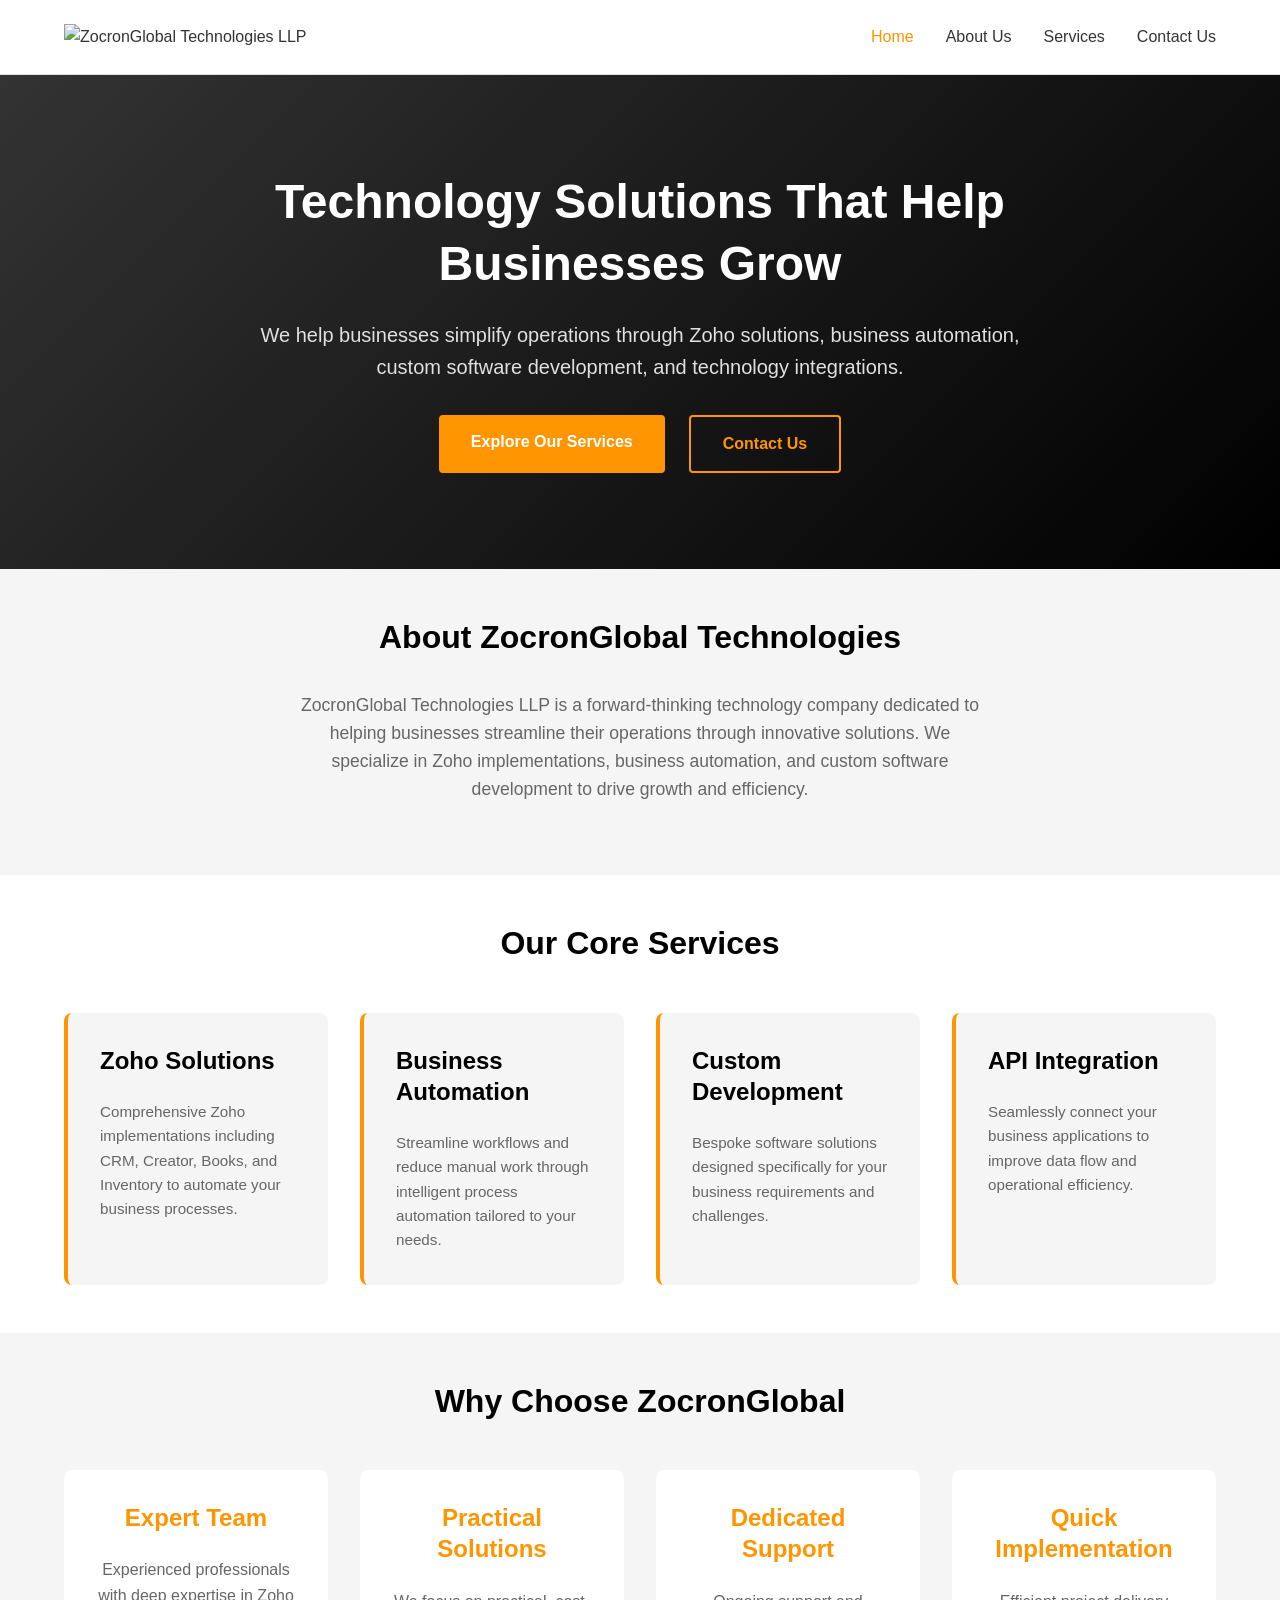
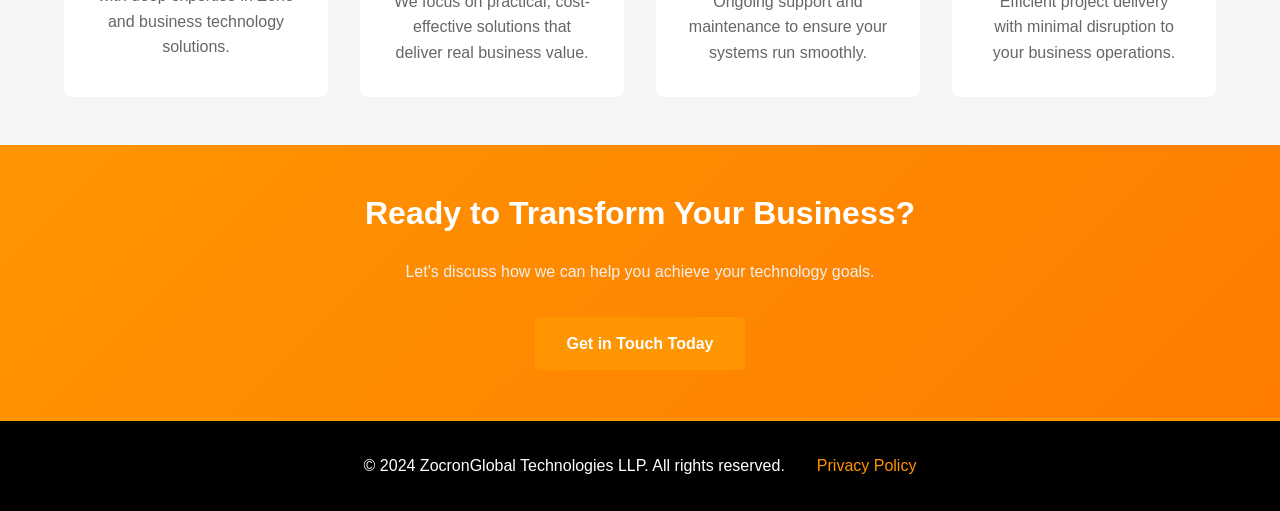
==== index.html @ 41ef69c7 "Add complete website structure with all pages and styling" ====
<!DOCTYPE html>
<html lang="en">
<head>
    <meta charset="UTF-8">
    <meta name="viewport" content="width=device-width, initial-scale=1.0">
    <title>ZocronGlobal Technologies LLP - Technology Solutions</title>
    <link rel="stylesheet" href="css/style.css">
</head>
<body>
    <!-- Header Navigation -->
    <header class="header">
        <div class="container">
            <div class="nav-wrapper">
                <div class="logo">
                    <img src="images/logo.png" alt="ZocronGlobal Technologies LLP">
                </div>
                <nav class="nav">
                    <a href="index.html" class="nav-link active">Home</a>
                    <a href="about.html" class="nav-link">About Us</a>
                    <a href="services.html" class="nav-link">Services</a>
                    <a href="contact.html" class="nav-link">Contact Us</a>
                </nav>
            </div>
        </div>
    </header>

    <!-- Hero Section -->
    <section class="hero">
        <div class="container">
            <div class="hero-content">
                <h1 class="hero-headline">Technology Solutions That Help Businesses Grow</h1>
                <p class="hero-subheadline">We help businesses simplify operations through Zoho solutions, business automation, custom software development, and technology integrations.</p>
                <div class="hero-buttons">
                    <a href="services.html" class="btn btn-primary">Explore Our Services</a>
                    <a href="contact.html" class="btn btn-secondary">Contact Us</a>
                </div>
            </div>
        </div>
    </section>

    <!-- Company Introduction -->
    <section class="intro">
        <div class="container">
            <h2>About ZocronGlobal Technologies</h2>
            <p>ZocronGlobal Technologies LLP is a forward-thinking technology company dedicated to helping businesses streamline their operations through innovative solutions. We specialize in Zoho implementations, business automation, and custom software development to drive growth and efficiency.</p>
        </div>
    </section>

    <!-- Services Overview -->
    <section class="services-overview">
        <div class="container">
            <h2>Our Core Services</h2>
            <div class="services-grid">
                <div class="service-card">
                    <h3>Zoho Solutions</h3>
                    <p>Comprehensive Zoho implementations including CRM, Creator, Books, and Inventory to automate your business processes.</p>
                </div>
                <div class="service-card">
                    <h3>Business Automation</h3>
                    <p>Streamline workflows and reduce manual work through intelligent process automation tailored to your needs.</p>
                </div>
                <div class="service-card">
                    <h3>Custom Development</h3>
                    <p>Bespoke software solutions designed specifically for your business requirements and challenges.</p>
                </div>
                <div class="service-card">
                    <h3>API Integration</h3>
                    <p>Seamlessly connect your business applications to improve data flow and operational efficiency.</p>
                </div>
            </div>
        </div>
    </section>

    <!-- Why Choose Us -->
    <section class="why-us">
        <div class="container">
            <h2>Why Choose ZocronGlobal</h2>
            <div class="features-grid">
                <div class="feature">
                    <h3>Expert Team</h3>
                    <p>Experienced professionals with deep expertise in Zoho and business technology solutions.</p>
                </div>
                <div class="feature">
                    <h3>Practical Solutions</h3>
                    <p>We focus on practical, cost-effective solutions that deliver real business value.</p>
                </div>
                <div class="feature">
                    <h3>Dedicated Support</h3>
                    <p>Ongoing support and maintenance to ensure your systems run smoothly.</p>
                </div>
                <div class="feature">
                    <h3>Quick Implementation</h3>
                    <p>Efficient project delivery with minimal disruption to your business operations.</p>
                </div>
            </div>
        </div>
    </section>

    <!-- Call to Action -->
    <section class="cta">
        <div class="container">
            <h2>Ready to Transform Your Business?</h2>
            <p>Let's discuss how we can help you achieve your technology goals.</p>
            <a href="contact.html" class="btn btn-primary">Get in Touch Today</a>
        </div>
    </section>

    <!-- Footer -->
    <footer class="footer">
        <div class="container">
            <div class="footer-content">
                <p>&copy; 2024 ZocronGlobal Technologies LLP. All rights reserved.</p>
                <a href="privacy.html">Privacy Policy</a>
            </div>
        </div>
    </footer>
</body>
</html>
---- css/style.css ----
/* ===========================
   Global Styles
   =========================== */

* {
    margin: 0;
    padding: 0;
    box-sizing: border-box;
}

:root {
    --color-black: #000000;
    --color-white: #ffffff;
    --color-orange: #ff9500;
    --color-light-gray: #f5f5f5;
    --color-medium-gray: #666666;
    --color-dark-gray: #333333;
    --font-primary: 'Segoe UI', Tahoma, Geneva, Verdana, sans-serif;
    --spacing-xs: 0.5rem;
    --spacing-sm: 1rem;
    --spacing-md: 1.5rem;
    --spacing-lg: 2rem;
    --spacing-xl: 3rem;
}

html {
    scroll-behavior: smooth;
}

body {
    font-family: var(--font-primary);
    line-height: 1.6;
    color: var(--color-dark-gray);
    background-color: var(--color-white);
}

.container {
    max-width: 1200px;
    margin: 0 auto;
    padding: 0 var(--spacing-md);
}

/* ===========================
   Typography
   =========================== */

h1, h2, h3, h4, h5, h6 {
    font-weight: 600;
    line-height: 1.3;
    margin-bottom: var(--spacing-md);
    color: var(--color-black);
}

h1 {
    font-size: 2.5rem;
}

h2 {
    font-size: 2rem;
}

h3 {
    font-size: 1.5rem;
}

h4 {
    font-size: 1.25rem;
}

p {
    margin-bottom: var(--spacing-md);
    color: var(--color-medium-gray);
    font-size: 1rem;
}

a {
    color: var(--color-orange);
    text-decoration: none;
    transition: color 0.3s ease;
}

a:hover {
    color: var(--color-black);
}

ul, ol {
    margin-left: 1.5rem;
    margin-bottom: var(--spacing-md);
}

li {
    margin-bottom: 0.5rem;
    color: var(--color-medium-gray);
}

/* ===========================
   Buttons
   =========================== */

.btn {
    display: inline-block;
    padding: 0.875rem 2rem;
    border-radius: 4px;
    font-weight: 600;
    text-decoration: none;
    transition: all 0.3s ease;
    cursor: pointer;
    border: none;
    font-size: 1rem;
}

.btn-primary {
    background-color: var(--color-orange);
    color: var(--color-white);
}

.btn-primary:hover {
    background-color: var(--color-black);
    color: var(--color-white);
}

.btn-secondary {
    background-color: transparent;
    color: var(--color-orange);
    border: 2px solid var(--color-orange);
}

.btn-secondary:hover {
    background-color: var(--color-orange);
    color: var(--color-white);
    border-color: var(--color-orange);
}

/* ===========================
   Header & Navigation
   =========================== */

.header {
    background-color: var(--color-white);
    border-bottom: 1px solid #e0e0e0;
    position: sticky;
    top: 0;
    z-index: 100;
    padding: var(--spacing-md) 0;
}

.nav-wrapper {
    display: flex;
    justify-content: space-between;
    align-items: center;
}

.logo img {
    height: 50px;
    width: auto;
    transition: transform 0.3s ease;
}

.logo img:hover {
    transform: scale(1.05);
}

.nav {
    display: flex;
    gap: var(--spacing-lg);
    align-items: center;
}

.nav-link {
    color: var(--color-dark-gray);
    font-weight: 500;
    transition: color 0.3s ease;
    text-decoration: none;
}

.nav-link:hover,
.nav-link.active {
    color: var(--color-orange);
}

/* ===========================
   Hero Section
   =========================== */

.hero {
    background: linear-gradient(135deg, var(--color-dark-gray) 0%, var(--color-black) 100%);
    color: var(--color-white);
    padding: 6rem var(--spacing-md);
    text-align: center;
}

.hero-content {
    max-width: 800px;
    margin: 0 auto;
}

.hero-headline {
    font-size: 3rem;
    margin-bottom: var(--spacing-md);
    color: var(--color-white);
}

.hero-subheadline {
    font-size: 1.25rem;
    margin-bottom: var(--spacing-lg);
    color: #e0e0e0;
}

.hero-buttons {
    display: flex;
    gap: var(--spacing-md);
    justify-content: center;
    flex-wrap: wrap;
}

/* ===========================
   Page Header
   =========================== */

.page-header {
    background: linear-gradient(135deg, var(--color-dark-gray) 0%, var(--color-black) 100%);
    color: var(--color-white);
    padding: 4rem var(--spacing-md);
    text-align: center;
}

.page-header h1 {
    color: var(--color-white);
    margin-bottom: var(--spacing-md);
}

.page-header p {
    font-size: 1.1rem;
    color: #e0e0e0;
}

/* ===========================
   Sections
   =========================== */

.intro {
    padding: var(--spacing-xl) var(--spacing-md);
    background-color: var(--color-light-gray);
    text-align: center;
}

.intro h2 {
    margin-bottom: var(--spacing-lg);
}

.intro p {
    max-width: 700px;
    margin: 0 auto var(--spacing-md);
    font-size: 1.1rem;
}

/* ===========================
   Services Overview
   =========================== */

.services-overview {
    padding: var(--spacing-xl) var(--spacing-md);
}

.services-overview h2 {
    text-align: center;
    margin-bottom: var(--spacing-xl);
}

.services-grid {
    display: grid;
    grid-template-columns: repeat(auto-fit, minmax(250px, 1fr));
    gap: var(--spacing-lg);
}

.service-card {
    background-color: var(--color-light-gray);
    padding: var(--spacing-lg);
    border-radius: 8px;
    border-left: 4px solid var(--color-orange);
    transition: all 0.3s ease;
}

.service-card:hover {
    transform: translateY(-5px);
    box-shadow: 0 5px 15px rgba(0, 0, 0, 0.1);
}

.service-card h3 {
    margin-bottom: var(--spacing-md);
    color: var(--color-black);
}

.service-card p {
    margin-bottom: 0;
    font-size: 0.95rem;
}

/* ===========================
   Why Choose Us
   =========================== */

.why-us {
    padding: var(--spacing-xl) var(--spacing-md);
    background-color: var(--color-light-gray);
}

.why-us h2 {
    text-align: center;
    margin-bottom: var(--spacing-xl);
}

.features-grid {
    display: grid;
    grid-template-columns: repeat(auto-fit, minmax(250px, 1fr));
    gap: var(--spacing-lg);
}

.feature {
    background-color: var(--color-white);
    padding: var(--spacing-lg);
    border-radius: 8px;
    text-align: center;
    transition: all 0.3s ease;
}

.feature:hover {
    box-shadow: 0 5px 15px rgba(0, 0, 0, 0.1);
}

.feature h3 {
    color: var(--color-orange);
    margin-bottom: var(--spacing-md);
}

.feature p {
    margin-bottom: 0;
}

/* ===========================
   Services Section (Full Page)
   =========================== */

.services-section {
    padding: var(--spacing-xl) var(--spacing-md);
}

.services-list {
    display: grid;
    grid-template-columns: repeat(auto-fit, minmax(300px, 1fr));
    gap: var(--spacing-lg);
}

.service-item {
    background-color: var(--color-light-gray);
    padding: var(--spacing-lg);
    border-radius: 8px;
    transition: all 0.3s ease;
}

.service-item:hover {
    background-color: #eeeeee;
    box-shadow: 0 5px 15px rgba(0, 0, 0, 0.1);
}

.service-item h3 {
    color: var(--color-black);
    margin-bottom: var(--spacing-md);
    border-bottom: 2px solid var(--color-orange);
    padding-bottom: var(--spacing-md);
}

.service-item p {
    margin-bottom: 0;
}

/* ===========================
   Call to Action
   =========================== */

.cta {
    background: linear-gradient(135deg, var(--color-orange) 0%, #ff7c00 100%);
    color: var(--color-white);
    padding: var(--spacing-xl) var(--spacing-md);
    text-align: center;
}

.cta h2 {
    color: var(--color-white);
    margin-bottom: var(--spacing-md);
}

.cta p {
    color: #f0f0f0;
    margin-bottom: var(--spacing-lg);
}

/* ===========================
   About Page
   =========================== */

.about-content {
    padding: var(--spacing-xl) var(--spacing-md);
    max-width: 900px;
    margin: 0 auto;
}

.about-section {
    margin-bottom: var(--spacing-xl);
}

.about-section h2 {
    color: var(--color-black);
    margin-bottom: var(--spacing-md);
    border-bottom: 3px solid var(--color-orange);
    padding-bottom: var(--spacing-md);
}

.about-list {
    list-style: none;
    margin-left: 0;
}

.about-list li {
    padding: 0.5rem 0;
    padding-left: 1.5rem;
    position: relative;
}

.about-list li:before {
    content: "▸";
    color: var(--color-orange);
    position: absolute;
    left: 0;
}

.why-list {
    display: grid;
    grid-template-columns: repeat(auto-fit, minmax(200px, 1fr));
    gap: var(--spacing-lg);
    margin-top: var(--spacing-lg);
}

.why-item {
    background-color: var(--color-light-gray);
    padding: var(--spacing-lg);
    border-radius: 8px;
}

.why-item h3 {
    color: var(--color-orange);
}

.why-item p {
    margin-bottom: 0;
}

/* ===========================
   Contact Section
   =========================== */

.contact-section {
    padding: var(--spacing-xl) var(--spacing-md);
}

.contact-wrapper {
    display: grid;
    grid-template-columns: 1fr 1fr;
    gap: var(--spacing-xl);
    max-width: 1000px;
    margin: 0 auto;
}

.contact-info h2 {
    margin-bottom: var(--spacing-lg);
}

.info-item {
    margin-bottom: var(--spacing-lg);
}

.info-item h4 {
    color: var(--color-orange);
    margin-bottom: var(--spacing-sm);
}

.info-item p {
    margin-bottom: 0;
    color: var(--color-medium-gray);
}

/* ===========================
   Contact Form
   =========================== */

.contact-form-wrapper {
    background-color: var(--color-light-gray);
    padding: var(--spacing-lg);
    border-radius: 8px;
}

.contact-form {
    display: flex;
    flex-direction: column;
    gap: var(--spacing-md);
}

.form-group {
    display: flex;
    flex-direction: column;
}

.form-group label {
    font-weight: 600;
    margin-bottom: var(--spacing-sm);
    color: var(--color-black);
}

.form-group input,
.form-group textarea {
    padding: 0.75rem;
    border: 1px solid #ddd;
    border-radius: 4px;
    font-family: var(--font-primary);
    font-size: 1rem;
    transition: border-color 0.3s ease;
}

.form-group input:focus,
.form-group textarea:focus {
    outline: none;
    border-color: var(--color-orange);
    box-shadow: 0 0 5px rgba(255, 149, 0, 0.3);
}

.form-group textarea {
    resize: vertical;
}

.contact-form .btn {
    margin-top: var(--spacing-md);
}

/* ===========================
   Privacy Content
   =========================== */

.privacy-content {
    padding: var(--spacing-xl) var(--spacing-md);
    max-width: 900px;
    margin: 0 auto;
}

.policy-section {
    margin-bottom: var(--spacing-xl);
}

.policy-section h2 {
    color: var(--color-black);
    margin-bottom: var(--spacing-md);
    border-bottom: 3px solid var(--color-orange);
    padding-bottom: var(--spacing-md);
}

.policy-section ul {
    list-style: none;
    margin-left: 0;
}

.policy-section li {
    padding: 0.5rem 0;
    padding-left: 1.5rem;
    position: relative;
}

.policy-section li:before {
    content: "•";
    color: var(--color-orange);
    position: absolute;
    left: 0;
    font-weight: bold;
}

/* ===========================
   Footer
   =========================== */

.footer {
    background-color: var(--color-black);
    color: var(--color-white);
    padding: var(--spacing-lg) var(--spacing-md);
    text-align: center;
    border-top: 3px solid var(--color-orange);
}

.footer-content {
    max-width: 1200px;
    margin: 0 auto;
    display: flex;
    justify-content: center;
    gap: var(--spacing-lg);
    flex-wrap: wrap;
    align-items: center;
}

.footer-content p {
    margin-bottom: 0;
    color: var(--color-white);
}

.footer-content a {
    color: var(--color-orange);
    text-decoration: none;
    transition: color 0.3s ease;
}

.footer-content a:hover {
    color: var(--color-white);
}

/* ===========================
   Responsive Design
   =========================== */

/* Tablet */
@media (max-width: 768px) {
    h1 {
        font-size: 2rem;
    }

    h2 {
        font-size: 1.5rem;
    }

    h3 {
        font-size: 1.25rem;
    }

    .hero-headline {
        font-size: 2rem;
    }

    .hero-subheadline {
        font-size: 1rem;
    }

    .hero {
        padding: 4rem var(--spacing-md);
    }

    .nav {
        gap: var(--spacing-md);
    }

    .nav-link {
        font-size: 0.9rem;
    }

    .hero-buttons {
        flex-direction: column;
        gap: var(--spacing-md);
    }

    .hero-buttons .btn {
        width: 100%;
    }

    .contact-wrapper {
        grid-template-columns: 1fr;
    }

    .services-grid,
    .features-grid,
    .services-list,
    .why-list {
        grid-template-columns: 1fr;
    }

    .footer-content {
        flex-direction: column;
        gap: var(--spacing-md);
    }
}

/* Mobile */
@media (max-width: 480px) {
    .container {
        padding: 0 var(--spacing-sm);
    }

    h1 {
        font-size: 1.5rem;
    }

    h2 {
        font-size: 1.25rem;
    }

    h3 {
        font-size: 1rem;
    }

    .hero-headline {
        font-size: 1.5rem;
    }

    .hero-subheadline {
        font-size: 0.95rem;
    }

    .hero {
        padding: 3rem var(--spacing-sm);
    }

    .nav-wrapper {
        flex-direction: column;
        gap: var(--spacing-md);
    }

    .nav {
        gap: var(--spacing-md);
        flex-wrap: wrap;
        justify-content: center;
    }

    .logo img {
        height: 40px;
    }

    .page-header {
        padding: 2rem var(--spacing-sm);
    }

    .page-header h1 {
        font-size: 1.5rem;
    }

    .intro,
    .services-overview,
    .why-us,
    .services-section,
    .contact-section {
        padding: var(--spacing-lg) var(--spacing-sm);
    }

    .cta {
        padding: var(--spacing-lg) var(--spacing-sm);
    }

    .btn {
        padding: 0.75rem 1.5rem;
        font-size: 0.9rem;
    }

    .about-content,
    .privacy-content {
        padding: var(--spacing-lg) var(--spacing-sm);
    }

    .policy-section h2,
    .about-section h2 {
        font-size: 1.1rem;
    }
}
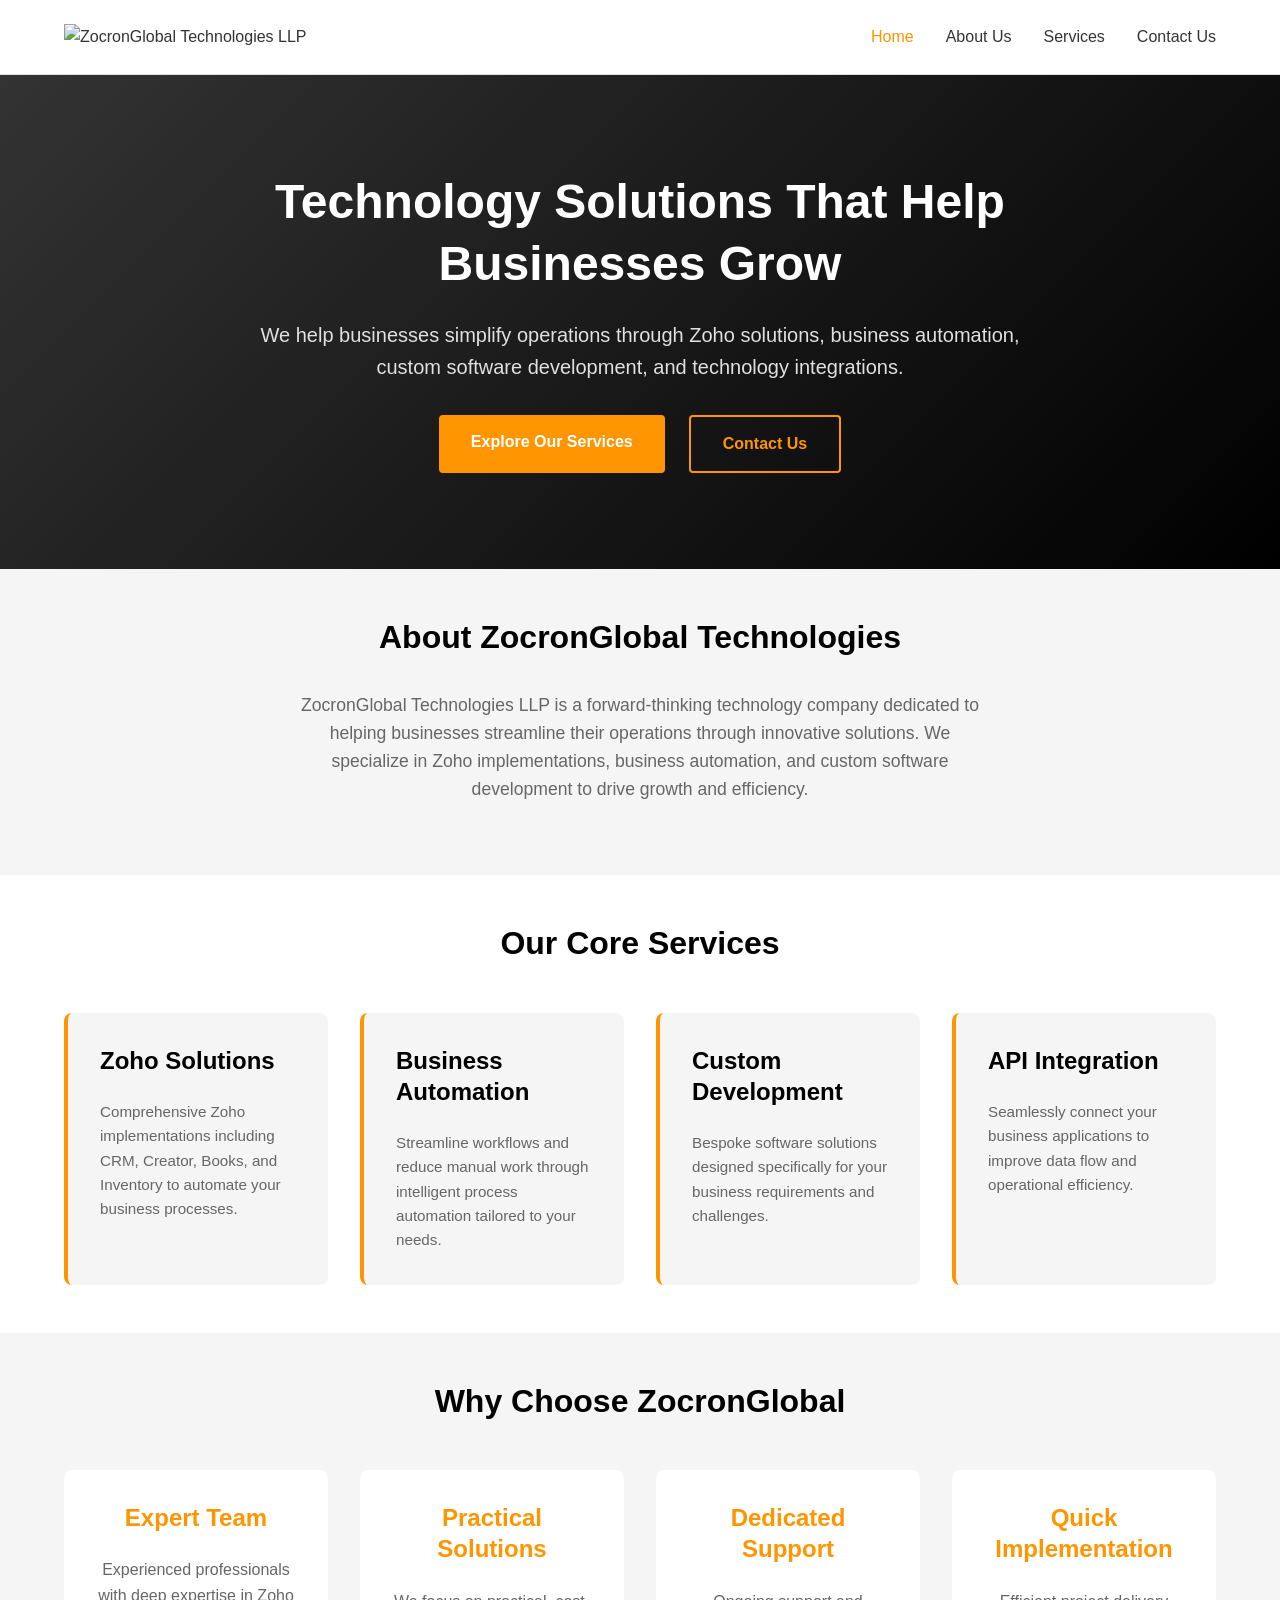
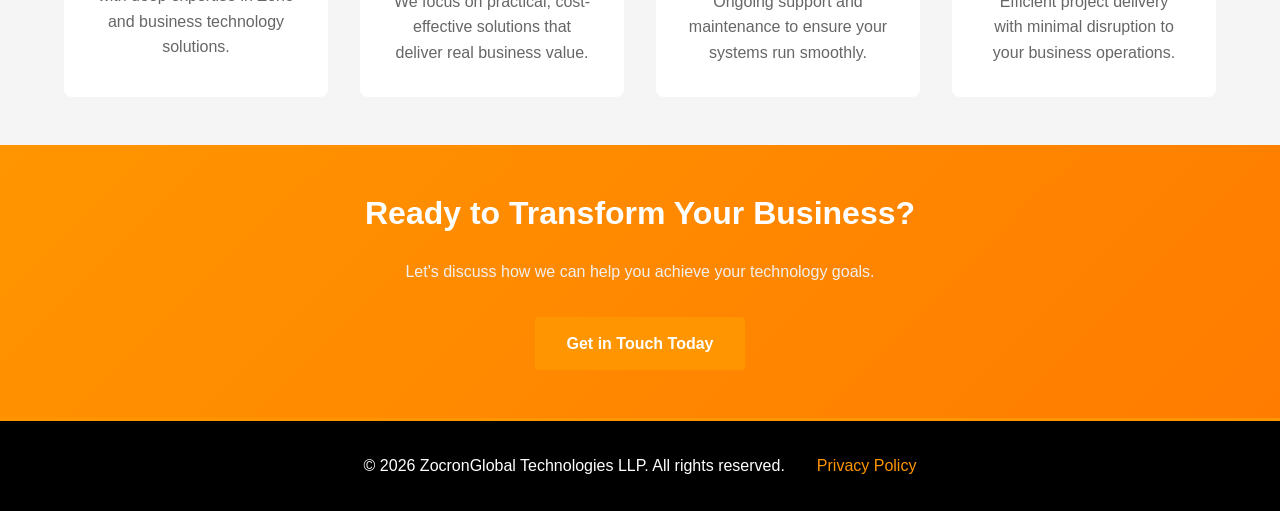
==== commit 2b548528: "Update copyright year in footer to 2026" ====
--- a/index.html
+++ b/index.html
@@ -109,10 +109,10 @@
     <footer class="footer">
         <div class="container">
             <div class="footer-content">
-                <p>&copy; 2024 ZocronGlobal Technologies LLP. All rights reserved.</p>
+                <p>&copy; 2026 ZocronGlobal Technologies LLP. All rights reserved.</p>
                 <a href="privacy.html">Privacy Policy</a>
             </div>
         </div>
     </footer>
 </body>
-</html>+</html>
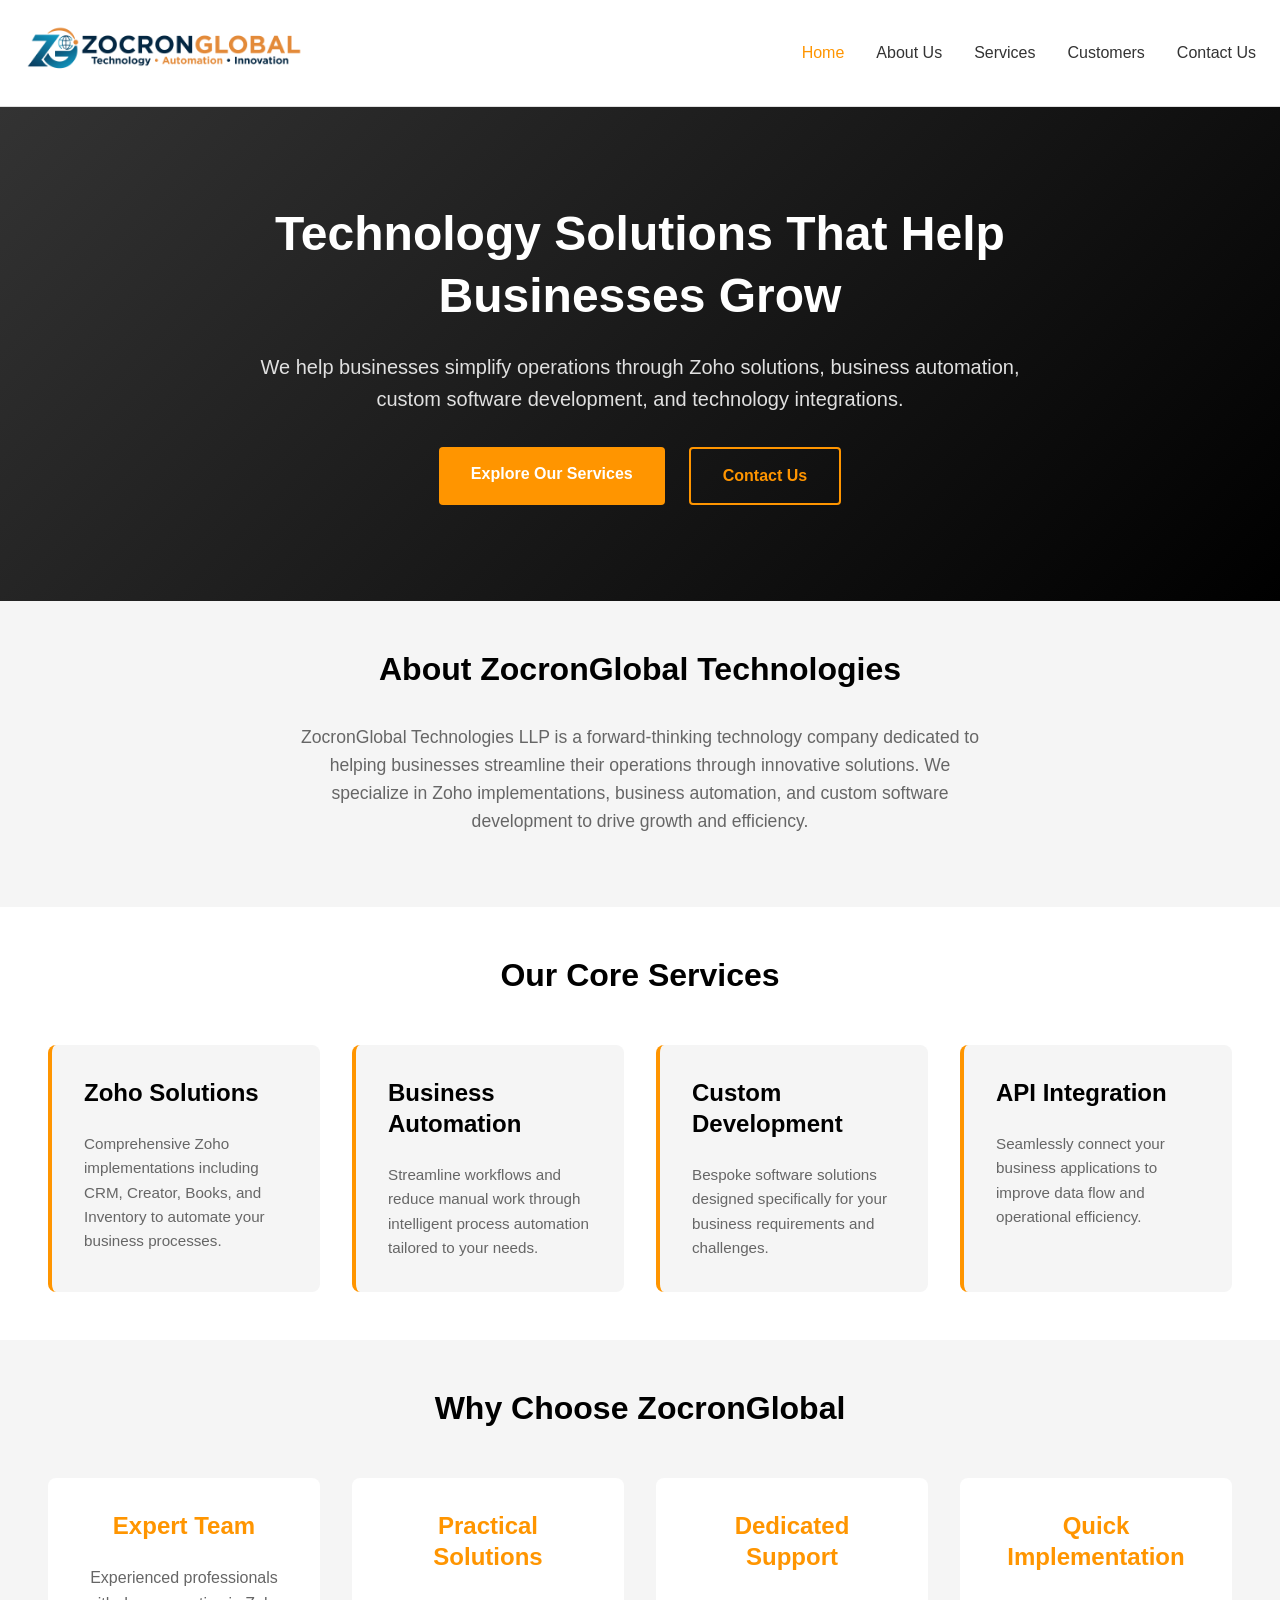
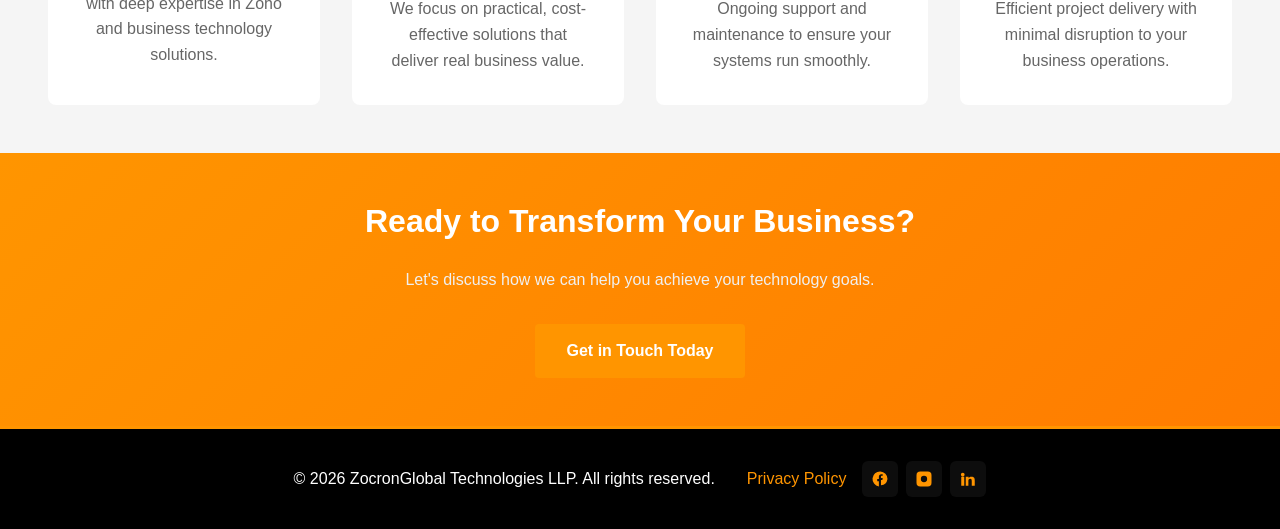
==== commit 5d44df97: "Add Customers page and update navigation links; enhance footer with social media icons" ====
--- a/index.html
+++ b/index.html
@@ -18,6 +18,7 @@
                     <a href="index.html" class="nav-link active">Home</a>
                     <a href="about.html" class="nav-link">About Us</a>
                     <a href="services.html" class="nav-link">Services</a>
+                    <a href="customers.html" class="nav-link">Customers</a>
                     <a href="contact.html" class="nav-link">Contact Us</a>
                 </nav>
             </div>
@@ -110,7 +111,20 @@
         <div class="container">
             <div class="footer-content">
                 <p>&copy; 2026 ZocronGlobal Technologies LLP. All rights reserved.</p>
-                <a href="privacy.html">Privacy Policy</a>
+                <div class="footer-links">
+                    <a href="privacy.html">Privacy Policy</a>
+                    <div class="social-links">
+                        <a href="https://facebook.example.com" class="social-link" target="_blank" rel="noopener noreferrer" aria-label="Facebook">
+                            <svg viewBox="0 0 24 24" fill="currentColor" xmlns="http://www.w3.org/2000/svg"><path d="M22 12a10 10 0 10-11.5 9.9v-7h-2.2v-2.9h2.2V9.1c0-2.2 1.3-3.4 3.3-3.4.9 0 1.8.1 1.8.1v2h-1c-1 0-1.3.6-1.3 1.2v1.5h2.3l-.4 2.9h-1.9v7A10 10 0 0022 12z"/></svg>
+                        </a>
+                        <a href="https://instagram.example.com" class="social-link" target="_blank" rel="noopener noreferrer" aria-label="Instagram">
+                            <svg viewBox="0 0 24 24" fill="currentColor" xmlns="http://www.w3.org/2000/svg"><path d="M7 2h10a5 5 0 015 5v10a5 5 0 01-5 5H7a5 5 0 01-5-5V7a5 5 0 015-5zm5 5.8a4.2 4.2 0 100 8.4 4.2 4.2 0 000-8.4zm5.2-.9a1.2 1.2 0 11-2.4 0 1.2 1.2 0 012.4 0z"/></svg>
+                        </a>
+                        <a href="https://linkedin.example.com" class="social-link" target="_blank" rel="noopener noreferrer" aria-label="LinkedIn">
+                            <svg viewBox="0 0 24 24" fill="currentColor" xmlns="http://www.w3.org/2000/svg"><path d="M4.98 3.5a2.5 2.5 0 11.001 5.001A2.5 2.5 0 014.98 3.5zM3 9h4v12H3zM9 9h3.8v1.7h.1c.5-.9 1.7-1.8 3.5-1.8C20.6 8.9 21 11 21 14.2V21H17v-6.1c0-1.5-.1-3.4-2.1-3.4-2.1 0-2.4 1.6-2.4 3.3V21H9V9z"/></svg>
+                        </a>
+                    </div>
+                </div>
             </div>
         </div>
     </footer>
--- a/css/style.css
+++ b/css/style.css
@@ -35,7 +35,7 @@
 }
 
 .container {
-    max-width: 1200px;
+    max-width: 1500px;
     margin: 0 auto;
     padding: 0 var(--spacing-md);
 }
@@ -494,9 +494,9 @@
    =========================== */
 
 .contact-form-wrapper {
-    background-color: var(--color-light-gray);
-    padding: var(--spacing-lg);
-    border-radius: 8px;
+    /* background-color: var(--color-light-gray); */
+    /* padding: var(--spacing-lg); */
+    /* border-radius: 8px; */
 }
 
 .contact-form {
@@ -541,6 +541,52 @@
     margin-top: var(--spacing-md);
 }
 
+/* Responsive iframe for embedded contact form */
+.iframe-wrapper {
+    width: 100%;
+    max-width: 100%;
+    overflow: hidden;
+}
+
+.contact-iframe {
+    width: 100%;
+    height: 500px; /* default desktop height */
+    border: 0;
+    display: block;
+}
+
+/* Make iframe wrapper show a border and prevent inner scrollbars visually */
+.iframe-wrapper {
+    border-radius: 8px;
+    border: 1px solid #e6e6e6;
+    box-shadow: 0 6px 18px rgba(13,38,59,0.06);
+}
+
+.contact-iframe { -webkit-overflow-scrolling: touch; overflow: hidden; }
+
+/* Increase default desktop height to reduce inner scrolling */
+@media (min-width: 1200px) {
+    .contact-iframe { height: 620px; }
+}
+
+/* Provide a fallback: if iframe still scrolls on some devices, keep wrapper overflow hidden */
+.iframe-wrapper { overflow: hidden; }
+
+/* Larger tablet / small desktop */
+@media (max-width: 1024px) {
+    .contact-iframe { height: 460px; }
+}
+
+/* Tablet */
+@media (max-width: 768px) {
+    .contact-iframe { height: 420px; }
+}
+
+/* Mobile */
+@media (max-width: 480px) {
+    .contact-iframe { height: 360px; }
+}
+
 /* ===========================
    Privacy Content
    =========================== */
@@ -582,6 +628,104 @@
 }
 
 /* ===========================
+   Testimonials
+   =========================== */
+
+.testimonials-section {
+    padding: var(--spacing-xl) var(--spacing-md);
+    background: transparent;
+}
+
+.testimonial-grid {
+    display: grid;
+    grid-template-columns: repeat(auto-fit, minmax(280px, 1fr));
+    gap: var(--spacing-lg);
+    max-width: 1100px;
+    margin: 0 auto;
+    align-items: stretch;
+}
+
+.testimonial-card {
+    background-color: #ffffff;
+    padding: calc(var(--spacing-lg) + 0.5rem) var(--spacing-lg) 4rem var(--spacing-lg);
+    border-radius: 12px;
+    box-shadow: 0 12px 30px rgba(13, 38, 59, 0.08);
+    position: relative;
+    overflow: visible;
+    min-height: 260px;
+    display: flex;
+    flex-direction: column;
+    justify-content: space-between;
+}
+
+.testimonial-card::after {
+    content: "";
+    position: absolute;
+    left: 0;
+    right: 0;
+    bottom: -20px;
+    height: 100px;
+    background: var(--color-orange);
+    border-bottom-left-radius: 40px;
+    border-bottom-right-radius: 40px;
+    transform: translateY(8%);
+    z-index: 0;
+}
+
+.testimonial-card blockquote {
+    font-style: italic;
+    color: var(--color-dark-gray);
+    margin-bottom: var(--spacing-sm);
+    position: relative;
+    z-index: 2;
+}
+
+.testimonial-bottom {
+    display: flex;
+    align-items: center;
+    gap: 1rem;
+    position: relative;
+    z-index: 2;
+    margin-top: 0.5rem;
+}
+
+.testimonial-avatar {
+    width: 64px;
+    height: 64px;
+    border-radius: 50%;
+    display: flex;
+    align-items: center;
+    justify-content: center;
+    font-weight: 700;
+    color: #ffffff;
+    box-shadow: 0 6px 18px rgba(13,38,59,0.12);
+    transform: translateY(18px);
+}
+
+.testimonial-author h4 {
+    margin: 0 0 0.25rem 0;
+    color: var(--color-black);
+}
+
+.testimonial-author p {
+    margin: 0;
+    color: var(--color-medium-gray);
+    font-size: 0.95rem;
+}
+
+/* Per-card colors to mimic example design */
+.testimonial-grid .testimonial-card:nth-child(1)::after { background: #14b78b; }
+.testimonial-grid .testimonial-card:nth-child(2)::after { background: #8e44ad; }
+.testimonial-grid .testimonial-card:nth-child(3)::after { background: #3498db; }
+
+.testimonial-grid .testimonial-card:nth-child(1) .testimonial-avatar { background: #14b78b; }
+.testimonial-grid .testimonial-card:nth-child(2) .testimonial-avatar { background: #8e44ad; }
+.testimonial-grid .testimonial-card:nth-child(3) .testimonial-avatar { background: #3498db; }
+
+/* Make preview variant slightly smaller */
+.testimonials-section.preview .testimonial-card { padding-bottom: 3.5rem; }
+
+/* ===========================
    Footer
    =========================== */
 
@@ -617,6 +761,35 @@
 .footer-content a:hover {
     color: var(--color-white);
 }
+
+/* Footer social icons */
+.footer-links {
+    display: flex;
+    align-items: center;
+    gap: 1rem;
+}
+
+.social-links {
+    display: flex;
+    gap: 0.5rem;
+    align-items: center;
+}
+
+.social-link {
+    display: inline-flex;
+    width: 36px;
+    height: 36px;
+    align-items: center;
+    justify-content: center;
+    background: rgba(255,255,255,0.05);
+    border-radius: 6px;
+    color: var(--color-white);
+    transition: transform 0.15s ease, background 0.15s ease;
+}
+
+.social-link svg { width: 18px; height: 18px; }
+
+.social-link:hover { transform: translateY(-3px); background: rgba(255,255,255,0.12); }
 
 /* ===========================
    Responsive Design
@@ -679,6 +852,28 @@
     .footer-content {
         flex-direction: column;
         gap: var(--spacing-md);
+    }
+
+    /* Testimonial adjustments for tablet */
+    .testimonial-grid {
+        grid-template-columns: 1fr 1fr;
+    }
+
+    .testimonial-card {
+        min-height: auto;
+        padding: calc(var(--spacing-md) + 0.5rem) var(--spacing-md) 3.5rem var(--spacing-md);
+    }
+
+    .testimonial-card::after {
+        bottom: -16px;
+        height: 80px;
+        transform: translateY(6%);
+    }
+
+    .testimonial-avatar {
+        width: 52px;
+        height: 52px;
+        transform: translateY(12px);
     }
 }
 
@@ -761,4 +956,37 @@
     .about-section h2 {
         font-size: 1.1rem;
     }
-}
+
+    /* Testimonial adjustments for mobile */
+    .testimonial-grid {
+        grid-template-columns: 1fr;
+        gap: var(--spacing-md);
+    }
+
+    .testimonial-card {
+        padding: calc(var(--spacing-sm) + 0.5rem) var(--spacing-sm) 3rem var(--spacing-sm);
+        border-radius: 10px;
+        min-height: auto;
+    }
+
+    .testimonial-card::after {
+        bottom: -12px;
+        height: 64px;
+        transform: translateY(6%);
+        border-bottom-left-radius: 24px;
+        border-bottom-right-radius: 24px;
+    }
+
+    .testimonial-avatar {
+        width: 44px;
+        height: 44px;
+        transform: translateY(10px);
+    }
+
+    .testimonial-card blockquote {
+        font-size: 0.95rem;
+    }
+
+    .social-link { width: 34px; height: 34px; }
+    .social-link svg { width: 16px; height: 16px; }
+}
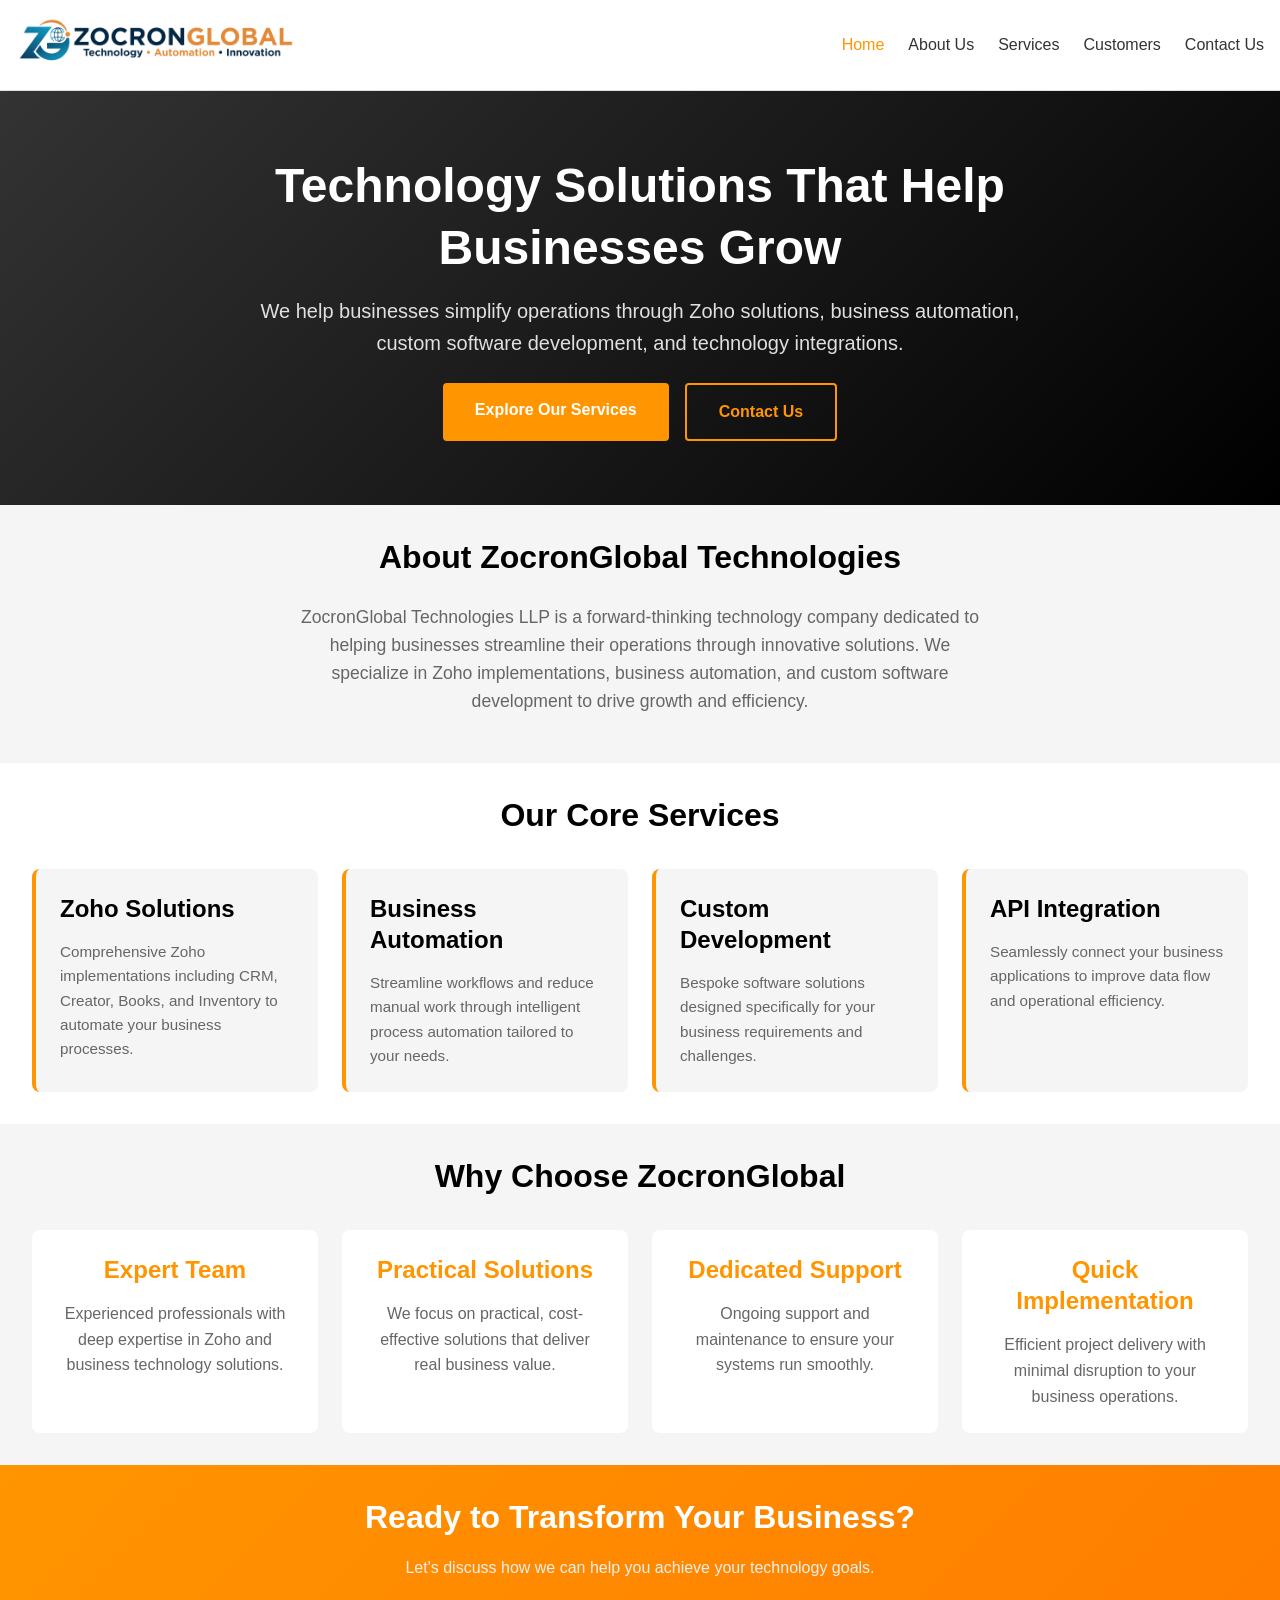
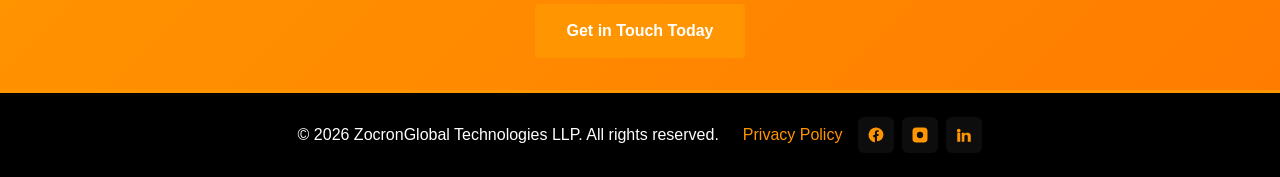
==== commit f8882b68: "Update page titles and add favicon; enhance contact details and testimonials section" ====
--- a/index.html
+++ b/index.html
@@ -3,7 +3,8 @@
 <head>
     <meta charset="UTF-8">
     <meta name="viewport" content="width=device-width, initial-scale=1.0">
-    <title>ZocronGlobal Technologies LLP - Technology Solutions</title>
+    <title>ZocronGlobal Technologies</title>
+    <link rel="icon" type="image/png" href="images/favicon.png">
     <link rel="stylesheet" href="css/style.css">
 </head>
 <body>
--- a/css/style.css
+++ b/css/style.css
@@ -18,9 +18,9 @@
     --font-primary: 'Segoe UI', Tahoma, Geneva, Verdana, sans-serif;
     --spacing-xs: 0.5rem;
     --spacing-sm: 1rem;
-    --spacing-md: 1.5rem;
-    --spacing-lg: 2rem;
-    --spacing-xl: 3rem;
+    --spacing-md: 1rem;
+    --spacing-lg: 1.5rem;
+    --spacing-xl: 2rem;
 }
 
 html {
@@ -35,7 +35,7 @@
 }
 
 .container {
-    max-width: 1500px;
+    max-width: 1800px;
     margin: 0 auto;
     padding: 0 var(--spacing-md);
 }
@@ -185,7 +185,7 @@
 .hero {
     background: linear-gradient(135deg, var(--color-dark-gray) 0%, var(--color-black) 100%);
     color: var(--color-white);
-    padding: 6rem var(--spacing-md);
+    padding: 4rem var(--spacing-md);
     text-align: center;
 }
 
@@ -220,7 +220,7 @@
 .page-header {
     background: linear-gradient(135deg, var(--color-dark-gray) 0%, var(--color-black) 100%);
     color: var(--color-white);
-    padding: 4rem var(--spacing-md);
+    padding: 3rem var(--spacing-md);
     text-align: center;
 }
 
@@ -541,50 +541,14 @@
     margin-top: var(--spacing-md);
 }
 
-/* Responsive iframe for embedded contact form */
-.iframe-wrapper {
+/* Contact iframe (simple, let embed control its layout) */
+.contact-form-wrapper iframe,
+.contact-form-wrapper .contact-iframe,
+.contact-form-wrapper iframe { 
     width: 100%;
-    max-width: 100%;
-    overflow: hidden;
-}
-
-.contact-iframe {
-    width: 100%;
-    height: 500px; /* default desktop height */
+    height: 500px;
     border: 0;
     display: block;
-}
-
-/* Make iframe wrapper show a border and prevent inner scrollbars visually */
-.iframe-wrapper {
-    border-radius: 8px;
-    border: 1px solid #e6e6e6;
-    box-shadow: 0 6px 18px rgba(13,38,59,0.06);
-}
-
-.contact-iframe { -webkit-overflow-scrolling: touch; overflow: hidden; }
-
-/* Increase default desktop height to reduce inner scrolling */
-@media (min-width: 1200px) {
-    .contact-iframe { height: 620px; }
-}
-
-/* Provide a fallback: if iframe still scrolls on some devices, keep wrapper overflow hidden */
-.iframe-wrapper { overflow: hidden; }
-
-/* Larger tablet / small desktop */
-@media (max-width: 1024px) {
-    .contact-iframe { height: 460px; }
-}
-
-/* Tablet */
-@media (max-width: 768px) {
-    .contact-iframe { height: 420px; }
-}
-
-/* Mobile */
-@media (max-width: 480px) {
-    .contact-iframe { height: 360px; }
 }
 
 /* ===========================
@@ -647,7 +611,8 @@
 
 .testimonial-card {
     background-color: #ffffff;
-    padding: calc(var(--spacing-lg) + 0.5rem) var(--spacing-lg) 4rem var(--spacing-lg);
+    --band-height: 88px;
+    padding: calc(var(--spacing-lg) + 0.5rem) var(--spacing-lg) calc(var(--band-height) + 1rem) var(--spacing-lg);
     border-radius: 12px;
     box-shadow: 0 12px 30px rgba(13, 38, 59, 0.08);
     position: relative;
@@ -663,19 +628,17 @@
     position: absolute;
     left: 0;
     right: 0;
-    bottom: -20px;
-    height: 100px;
+    bottom: 0;
+    height: var(--band-height);
     background: var(--color-orange);
-    border-bottom-left-radius: 40px;
-    border-bottom-right-radius: 40px;
-    transform: translateY(8%);
-    z-index: 0;
+    border-radius: 0 0 18px 18px;
+    z-index: 1;
 }
 
 .testimonial-card blockquote {
     font-style: italic;
     color: var(--color-dark-gray);
-    margin-bottom: var(--spacing-sm);
+    margin-bottom: 5rem;
     position: relative;
     z-index: 2;
 }
@@ -684,9 +647,13 @@
     display: flex;
     align-items: center;
     gap: 1rem;
-    position: relative;
+    position: absolute;
+    left: 0;
+    right: 0;
+    bottom: 0;
     z-index: 2;
-    margin-top: 0.5rem;
+    padding: 0.75rem var(--spacing-lg);
+    box-sizing: border-box;
 }
 
 .testimonial-avatar {
@@ -696,20 +663,27 @@
     display: flex;
     align-items: center;
     justify-content: center;
-    font-weight: 700;
-    color: #ffffff;
+    overflow: hidden;
     box-shadow: 0 6px 18px rgba(13,38,59,0.12);
-    transform: translateY(18px);
-}
+    transform: translateY(-75%);
+    z-index: 3;
+    flex-shrink: 0;
+    margin-left: 0.25rem;
+    background: rgba(255,255,255,0.06);
+}
+
+.testimonial-avatar img { width: 100%; height: 100%; display: block; border-radius: 50%; }
+
+.avatar-wrap { position: relative; width: 64px; display: flex; align-items: center; justify-content: center; overflow: visible; }
 
 .testimonial-author h4 {
     margin: 0 0 0.25rem 0;
-    color: var(--color-black);
+    color: var(--color-white);
 }
 
 .testimonial-author p {
     margin: 0;
-    color: var(--color-medium-gray);
+    color: rgba(255,255,255,0.9);
     font-size: 0.95rem;
 }
 
@@ -717,10 +691,18 @@
 .testimonial-grid .testimonial-card:nth-child(1)::after { background: #14b78b; }
 .testimonial-grid .testimonial-card:nth-child(2)::after { background: #8e44ad; }
 .testimonial-grid .testimonial-card:nth-child(3)::after { background: #3498db; }
+.testimonial-grid .testimonial-card:nth-child(4)::after { background: #16a085; }
+.testimonial-grid .testimonial-card:nth-child(5)::after { background: #e67e22; }
+.testimonial-grid .testimonial-card:nth-child(6)::after { background: #2ecc71; }
+.testimonial-grid .testimonial-card:nth-child(7)::after { background: #c0392b; }
 
 .testimonial-grid .testimonial-card:nth-child(1) .testimonial-avatar { background: #14b78b; }
 .testimonial-grid .testimonial-card:nth-child(2) .testimonial-avatar { background: #8e44ad; }
 .testimonial-grid .testimonial-card:nth-child(3) .testimonial-avatar { background: #3498db; }
+.testimonial-grid .testimonial-card:nth-child(4) .testimonial-avatar { background: #16a085; }
+.testimonial-grid .testimonial-card:nth-child(5) .testimonial-avatar { background: #e67e22; }
+.testimonial-grid .testimonial-card:nth-child(6) .testimonial-avatar { background: #2ecc71; }
+.testimonial-grid .testimonial-card:nth-child(7) .testimonial-avatar { background: #c0392b; }
 
 /* Make preview variant slightly smaller */
 .testimonials-section.preview .testimonial-card { padding-bottom: 3.5rem; }
@@ -861,20 +843,23 @@
 
     .testimonial-card {
         min-height: auto;
-        padding: calc(var(--spacing-md) + 0.5rem) var(--spacing-md) 3.5rem var(--spacing-md);
+        --band-height: 80px;
+        padding: calc(var(--spacing-md) + 0.5rem) var(--spacing-md) calc(var(--band-height) + 0.75rem) var(--spacing-md);
     }
 
     .testimonial-card::after {
-        bottom: -16px;
+        bottom: 0;
         height: 80px;
-        transform: translateY(6%);
+        transform: none;
     }
 
     .testimonial-avatar {
         width: 52px;
         height: 52px;
-        transform: translateY(12px);
-    }
+        transform: translateY(-60%);
+    }
+
+    .avatar-wrap { width: 52px; overflow: visible; }
 }
 
 /* Mobile */
@@ -964,23 +949,24 @@
     }
 
     .testimonial-card {
-        padding: calc(var(--spacing-sm) + 0.5rem) var(--spacing-sm) 3rem var(--spacing-sm);
+        --band-height: 64px;
+        padding: calc(var(--spacing-sm) + 0.5rem) var(--spacing-sm) calc(var(--band-height) + 0.6rem) var(--spacing-sm);
         border-radius: 10px;
         min-height: auto;
     }
 
     .testimonial-card::after {
-        bottom: -12px;
-        height: 64px;
-        transform: translateY(6%);
-        border-bottom-left-radius: 24px;
-        border-bottom-right-radius: 24px;
+        bottom: 0;
+        height: var(--band-height);
+        transform: none;
+        border-bottom-left-radius: 16px;
+        border-bottom-right-radius: 16px;
     }
 
     .testimonial-avatar {
         width: 44px;
         height: 44px;
-        transform: translateY(10px);
+        transform: translateY(-20%);
     }
 
     .testimonial-card blockquote {
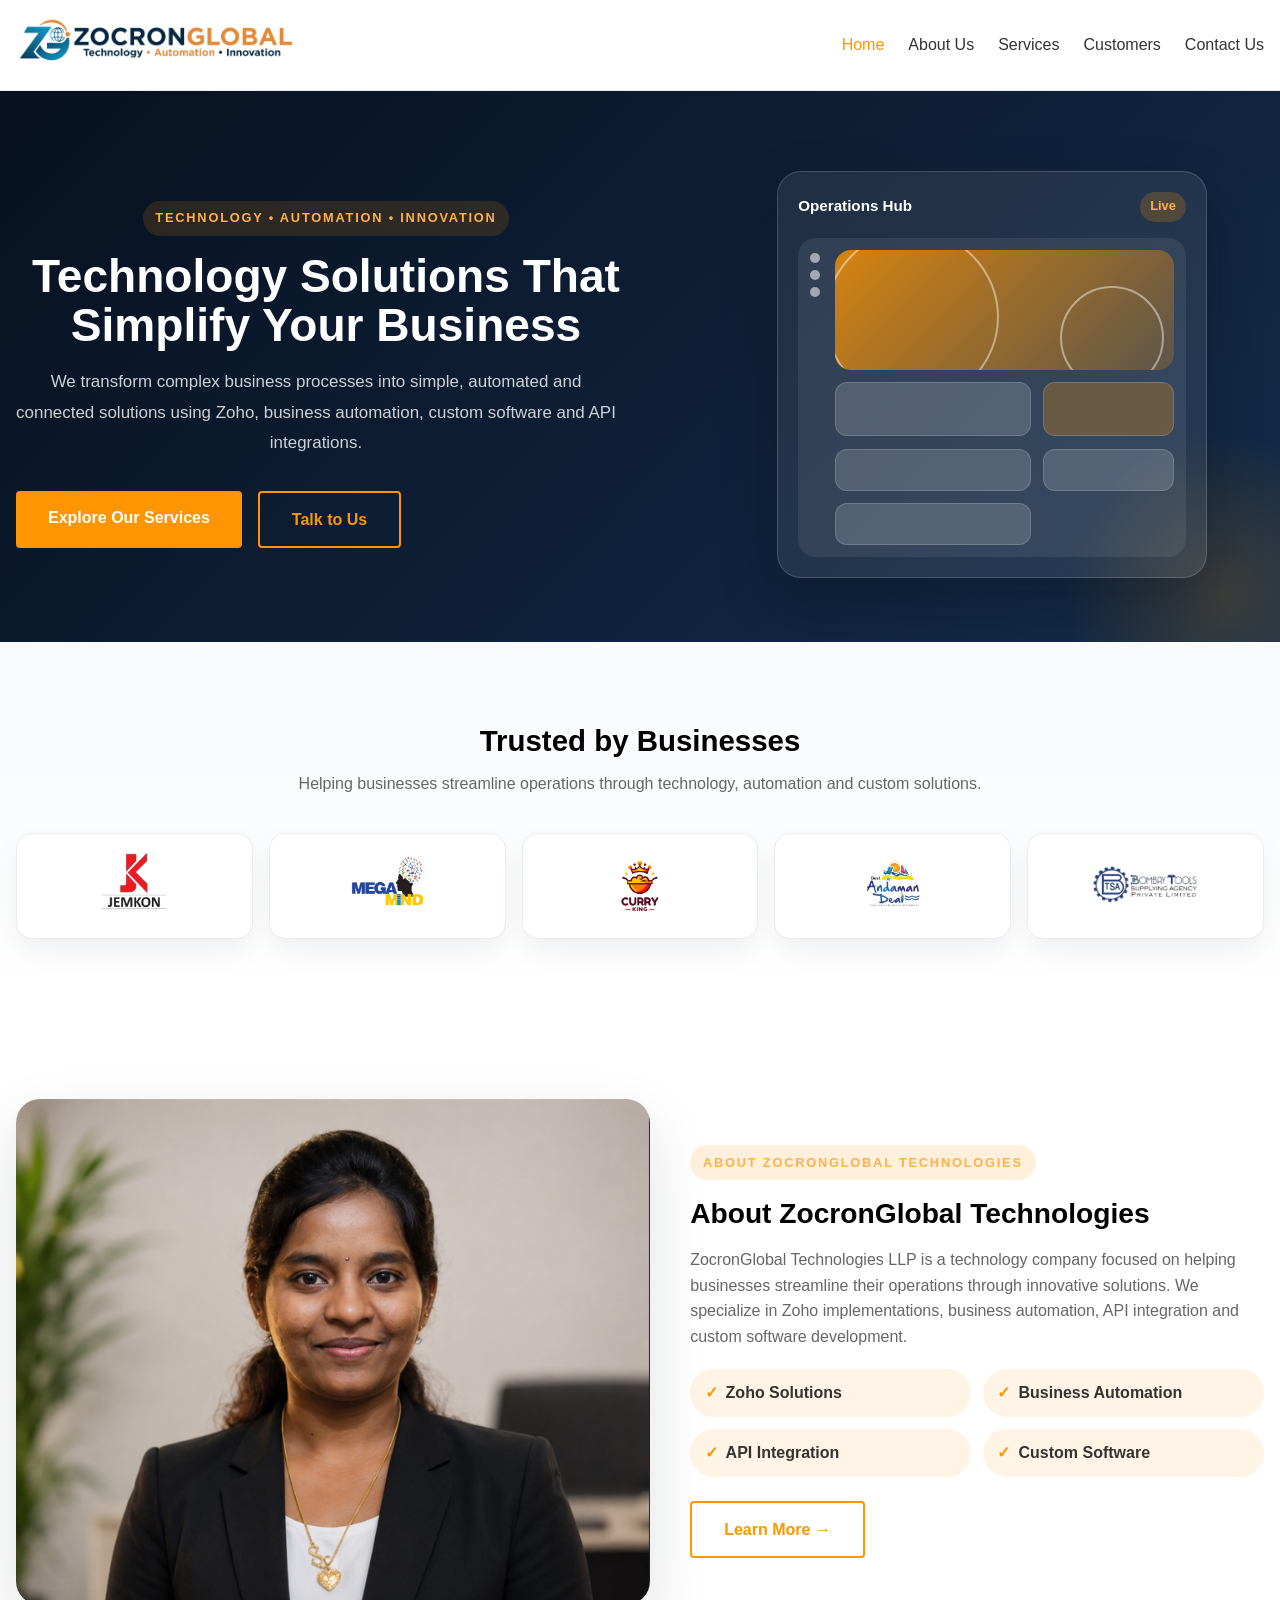
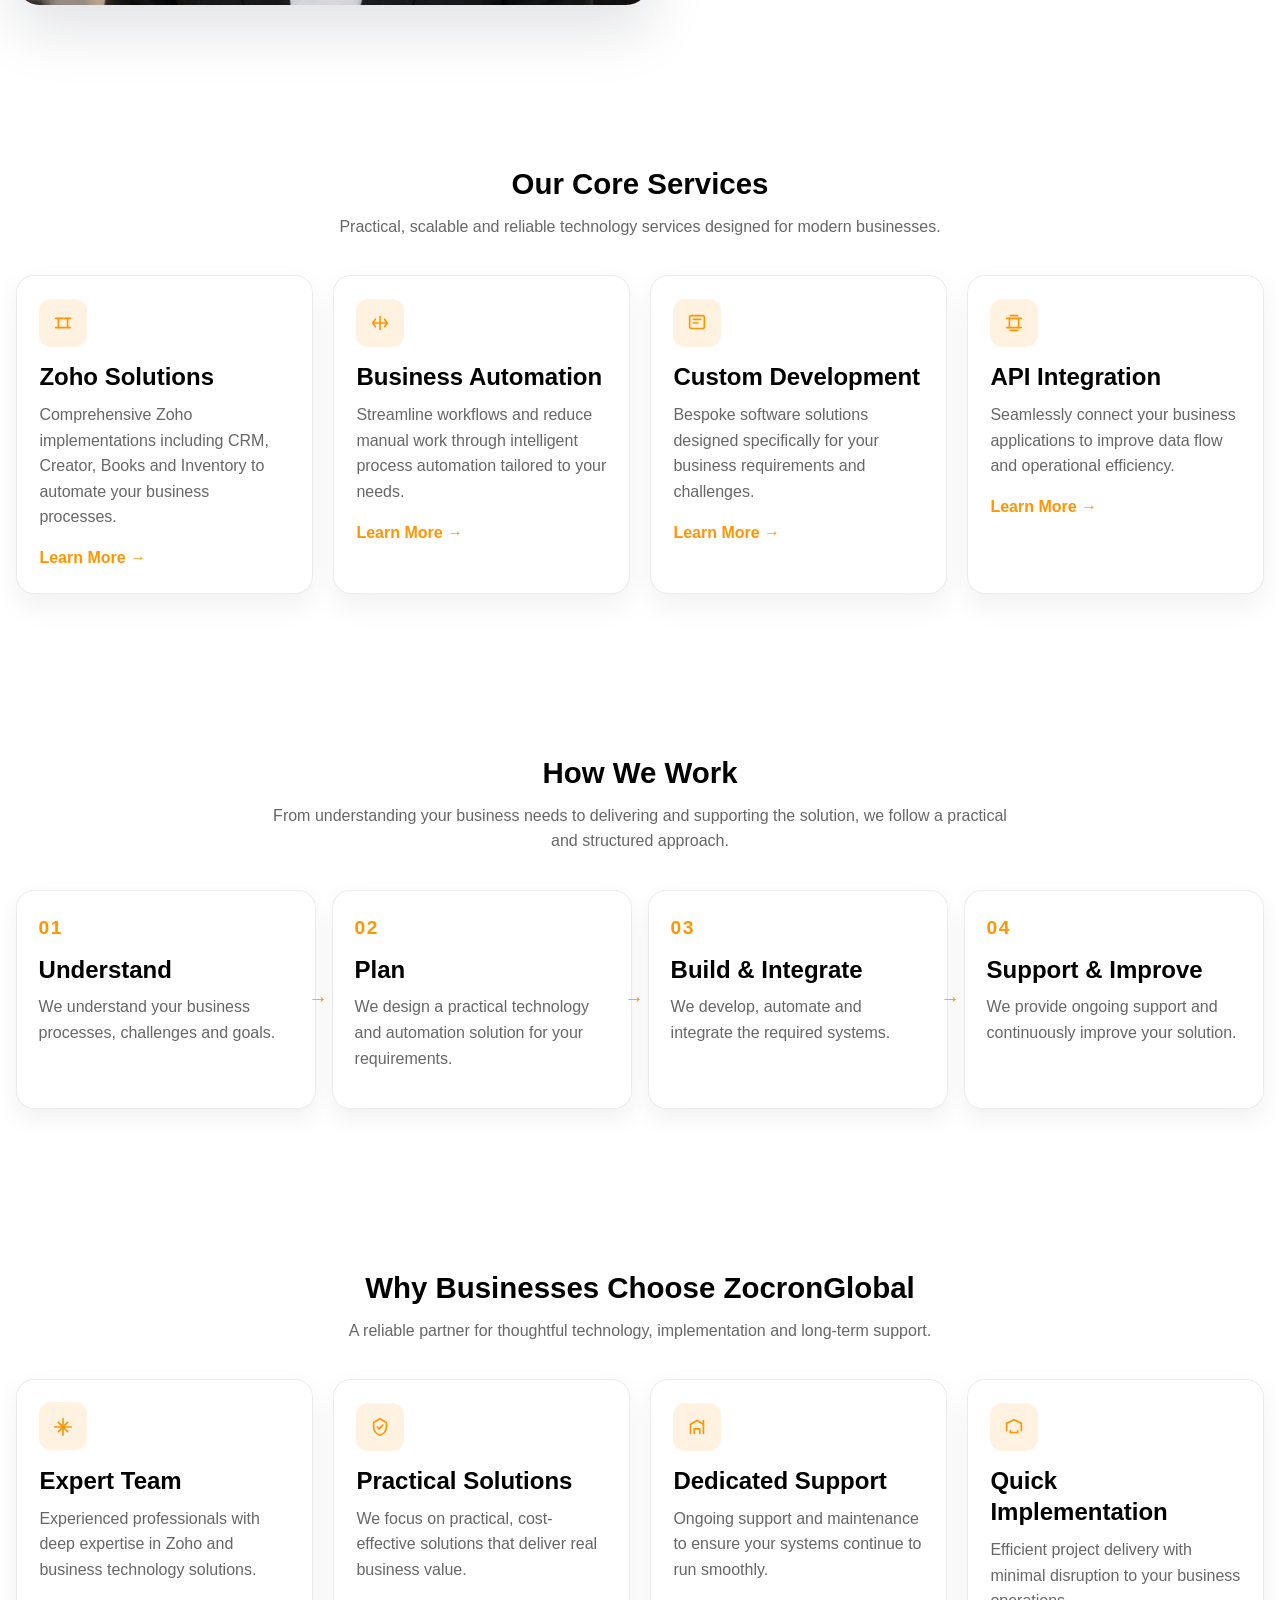
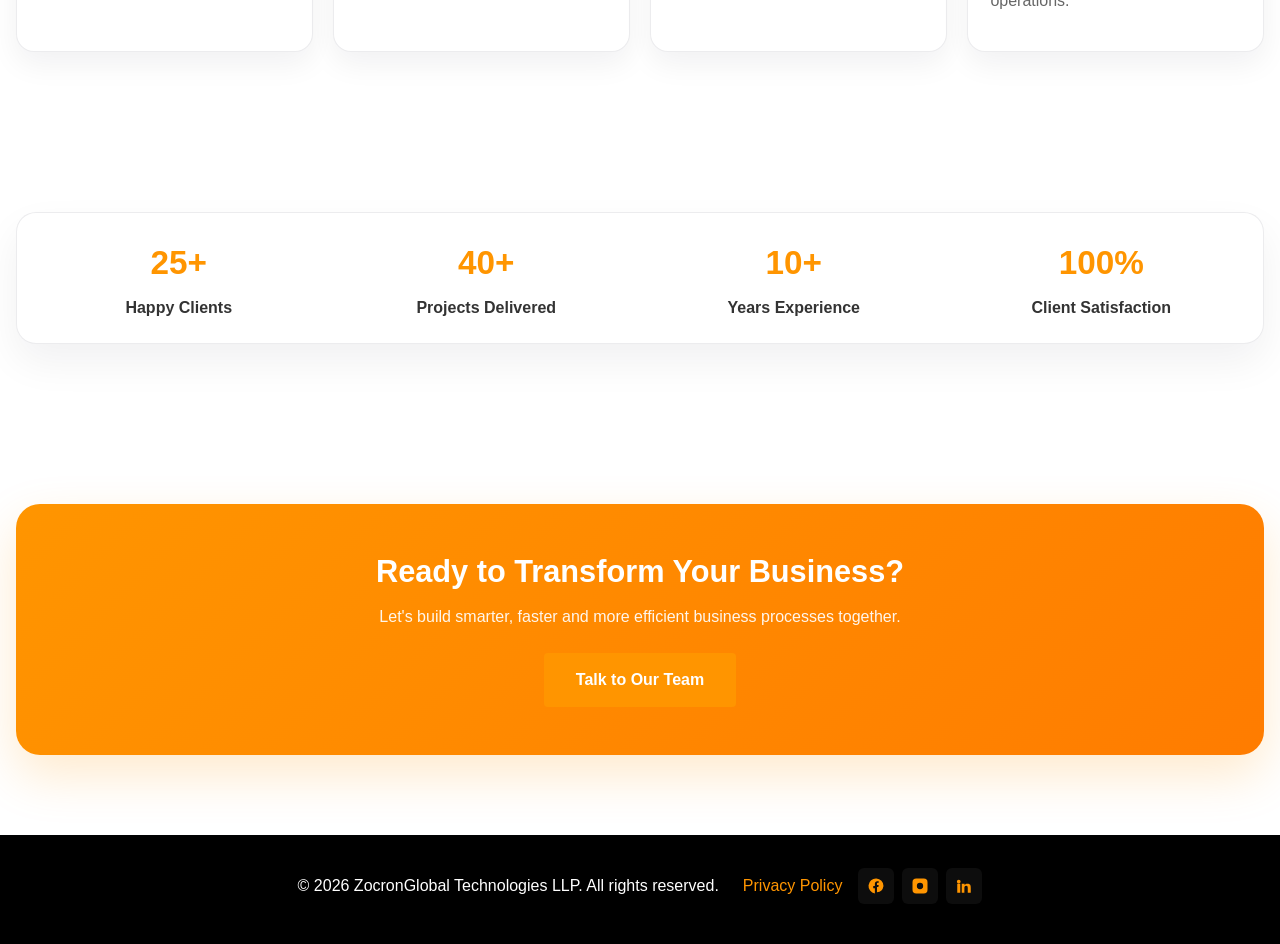
==== commit a87edea4: "Update website home, services, contact and related assets" ====
--- a/index.html
+++ b/index.html
@@ -6,8 +6,10 @@
     <title>ZocronGlobal Technologies</title>
     <link rel="icon" type="image/png" href="images/favicon.png">
     <link rel="stylesheet" href="css/style.css">
+    <link rel="stylesheet" href="css/components.css">
+    <link href="https://unpkg.com/aos@3.0.0-beta.6/dist/aos.css" rel="stylesheet">
 </head>
-<body>
+<body class="home-page">
     <!-- Header Navigation -->
     <header class="header">
         <div class="container">
@@ -26,86 +28,232 @@
         </div>
     </header>
 
-    <!-- Hero Section -->
-    <section class="hero">
-        <div class="container">
-            <div class="hero-content">
-                <h1 class="hero-headline">Technology Solutions That Help Businesses Grow</h1>
-                <p class="hero-subheadline">We help businesses simplify operations through Zoho solutions, business automation, custom software development, and technology integrations.</p>
-                <div class="hero-buttons">
-                    <a href="services.html" class="btn btn-primary">Explore Our Services</a>
-                    <a href="contact.html" class="btn btn-secondary">Contact Us</a>
-                </div>
-            </div>
-        </div>
-    </section>
-
-    <!-- Company Introduction -->
-    <section class="intro">
-        <div class="container">
-            <h2>About ZocronGlobal Technologies</h2>
-            <p>ZocronGlobal Technologies LLP is a forward-thinking technology company dedicated to helping businesses streamline their operations through innovative solutions. We specialize in Zoho implementations, business automation, and custom software development to drive growth and efficiency.</p>
-        </div>
-    </section>
-
-    <!-- Services Overview -->
-    <section class="services-overview">
-        <div class="container">
-            <h2>Our Core Services</h2>
-            <div class="services-grid">
-                <div class="service-card">
-                    <h3>Zoho Solutions</h3>
-                    <p>Comprehensive Zoho implementations including CRM, Creator, Books, and Inventory to automate your business processes.</p>
-                </div>
-                <div class="service-card">
-                    <h3>Business Automation</h3>
-                    <p>Streamline workflows and reduce manual work through intelligent process automation tailored to your needs.</p>
-                </div>
-                <div class="service-card">
-                    <h3>Custom Development</h3>
-                    <p>Bespoke software solutions designed specifically for your business requirements and challenges.</p>
-                </div>
-                <div class="service-card">
-                    <h3>API Integration</h3>
-                    <p>Seamlessly connect your business applications to improve data flow and operational efficiency.</p>
-                </div>
-            </div>
-        </div>
-    </section>
-
-    <!-- Why Choose Us -->
-    <section class="why-us">
-        <div class="container">
-            <h2>Why Choose ZocronGlobal</h2>
-            <div class="features-grid">
-                <div class="feature">
-                    <h3>Expert Team</h3>
-                    <p>Experienced professionals with deep expertise in Zoho and business technology solutions.</p>
-                </div>
-                <div class="feature">
-                    <h3>Practical Solutions</h3>
-                    <p>We focus on practical, cost-effective solutions that deliver real business value.</p>
-                </div>
-                <div class="feature">
-                    <h3>Dedicated Support</h3>
-                    <p>Ongoing support and maintenance to ensure your systems run smoothly.</p>
-                </div>
-                <div class="feature">
-                    <h3>Quick Implementation</h3>
-                    <p>Efficient project delivery with minimal disruption to your business operations.</p>
-                </div>
-            </div>
-        </div>
-    </section>
-
-    <!-- Call to Action -->
-    <section class="cta">
-        <div class="container">
-            <h2>Ready to Transform Your Business?</h2>
-            <p>Let's discuss how we can help you achieve your technology goals.</p>
-            <a href="contact.html" class="btn btn-primary">Get in Touch Today</a>
-        </div>
-    </section>
+    <main>
+        <section class="hero home-hero">
+            <div class="container">
+                <div class="home-hero-layout">
+                    <div class="home-hero-content" data-aos="fade-up">
+                        <span class="home-eyebrow">Technology • Automation • Innovation</span>
+                        <h1 class="hero-headline">Technology Solutions That Simplify Your Business</h1>
+                        <p class="hero-subheadline">We transform complex business processes into simple, automated and connected solutions using Zoho, business automation, custom software and API integrations.</p>
+                        <div class="hero-buttons home-hero-buttons">
+                            <a href="services.html" class="btn btn-primary">Explore Our Services</a>
+                            <a href="contact.html" class="btn btn-secondary">Talk to Us</a>
+                        </div>
+                    </div>
+                    <div class="home-hero-visual" data-aos="fade-up" data-aos-delay="100">
+                        <div class="home-visual-card">
+                            <div class="home-visual-top">
+                                <span>Operations Hub</span>
+                                <span class="home-visual-pill">Live</span>
+                            </div>
+                            <div class="home-visual-panel">
+                                <div class="home-visual-sidebar">
+                                    <div class="home-visual-dot"></div>
+                                    <div class="home-visual-dot"></div>
+                                    <div class="home-visual-dot"></div>
+                                </div>
+                                <div class="home-visual-main">
+                                    <div class="home-visual-chart"></div>
+                                    <div class="home-visual-row">
+                                        <div class="home-visual-box"></div>
+                                        <div class="home-visual-box home-visual-box-accent"></div>
+                                    </div>
+                                    <div class="home-visual-row">
+                                        <div class="home-visual-box home-visual-box-small"></div>
+                                        <div class="home-visual-box home-visual-box-small"></div>
+                                        <div class="home-visual-box home-visual-box-small"></div>
+                                    </div>
+                                </div>
+                            </div>
+                        </div>
+                    </div>
+                </div>
+            </div>
+        </section>
+
+        <section class="home-trusted">
+            <div class="container">
+                <div class="home-section-heading" data-aos="fade-up">
+                    <h2>Trusted by Businesses</h2>
+                    <p>Helping businesses streamline operations through technology, automation and custom solutions.</p>
+                </div>
+                <div class="home-logos" data-aos="fade-up" data-aos-delay="50">
+                    <div class="home-logo-card"><img src="images/avatars/client1.png" alt="Client logo 1" loading="lazy"></div>
+                    <div class="home-logo-card"><img src="images/avatars/client2.png" alt="Client logo 2" loading="lazy"></div>
+                    <div class="home-logo-card"><img src="images/avatars/client3.png" alt="Client logo 3" loading="lazy"></div>
+                    <div class="home-logo-card"><img src="images/avatars/client4.png" alt="Client logo 4" loading="lazy"></div>
+                    <div class="home-logo-card"><img src="images/avatars/client5.png" alt="Client logo 5" loading="lazy"></div>
+                </div>
+            </div>
+        </section>
+
+        <section class="home-about">
+            <div class="container home-about-grid">
+                <div class="home-about-media" data-aos="fade-right">
+                    <img src="images/founder-rabija.png" alt="Technology consulting and automation team" loading="lazy">
+                </div>
+                <div class="home-about-content" data-aos="fade-left">
+                    <span class="home-eyebrow">About ZocronGlobal Technologies</span>
+                    <h2>About ZocronGlobal Technologies</h2>
+                    <p>ZocronGlobal Technologies LLP is a technology company focused on helping businesses streamline their operations through innovative solutions. We specialize in Zoho implementations, business automation, API integration and custom software development.</p>
+                    <ul class="home-highlights">
+                        <li>Zoho Solutions</li>
+                        <li>Business Automation</li>
+                        <li>API Integration</li>
+                        <li>Custom Software</li>
+                    </ul>
+                    <a href="about.html" class="btn btn-secondary">Learn More →</a>
+                </div>
+            </div>
+        </section>
+
+        <section class="home-services">
+            <div class="container">
+                <div class="home-section-heading" data-aos="fade-up">
+                    <h2>Our Core Services</h2>
+                    <p>Practical, scalable and reliable technology services designed for modern businesses.</p>
+                </div>
+                <div class="home-services-grid" data-aos="fade-up" data-aos-delay="50">
+                    <article class="home-service-card">
+                        <div class="home-service-icon">
+                            <svg viewBox="0 0 24 24" fill="none" stroke="currentColor" stroke-width="1.8" stroke-linecap="round" stroke-linejoin="round"><path d="M4 7h16"></path><path d="M7 7v10"></path><path d="M17 7v10"></path><path d="M4 17h16"></path></svg>
+                        </div>
+                        <h3>Zoho Solutions</h3>
+                        <p>Comprehensive Zoho implementations including CRM, Creator, Books and Inventory to automate your business processes.</p>
+                        <a href="services.html">Learn More →</a>
+                    </article>
+                    <article class="home-service-card">
+                        <div class="home-service-icon">
+                            <svg viewBox="0 0 24 24" fill="none" stroke="currentColor" stroke-width="1.8" stroke-linecap="round" stroke-linejoin="round"><path d="M5 12h14"></path><path d="M12 5v14"></path><path d="M7 8l-3 4 3 4"></path><path d="M17 8l3 4-3 4"></path></svg>
+                        </div>
+                        <h3>Business Automation</h3>
+                        <p>Streamline workflows and reduce manual work through intelligent process automation tailored to your needs.</p>
+                        <a href="services.html">Learn More →</a>
+                    </article>
+                    <article class="home-service-card">
+                        <div class="home-service-icon">
+                            <svg viewBox="0 0 24 24" fill="none" stroke="currentColor" stroke-width="1.8" stroke-linecap="round" stroke-linejoin="round"><path d="M6 4h12a2 2 0 0 1 2 2v10a2 2 0 0 1-2 2H6a2 2 0 0 1-2-2V6a2 2 0 0 1 2-2Z"></path><path d="M8 8h8"></path><path d="M8 12h5"></path></svg>
+                        </div>
+                        <h3>Custom Development</h3>
+                        <p>Bespoke software solutions designed specifically for your business requirements and challenges.</p>
+                        <a href="services.html">Learn More →</a>
+                    </article>
+                    <article class="home-service-card">
+                        <div class="home-service-icon">
+                            <svg viewBox="0 0 24 24" fill="none" stroke="currentColor" stroke-width="1.8" stroke-linecap="round" stroke-linejoin="round"><path d="M4 7h16"></path><path d="M7 7v10"></path><path d="M17 7v10"></path><path d="M4 17h16"></path><path d="M8 4h8"></path><path d="M8 20h8"></path></svg>
+                        </div>
+                        <h3>API Integration</h3>
+                        <p>Seamlessly connect your business applications to improve data flow and operational efficiency.</p>
+                        <a href="services.html">Learn More →</a>
+                    </article>
+                </div>
+            </div>
+        </section>
+
+        <section class="home-process">
+            <div class="container">
+                <div class="home-section-heading" data-aos="fade-up">
+                    <h2>How We Work</h2>
+                    <p>From understanding your business needs to delivering and supporting the solution, we follow a practical and structured approach.</p>
+                </div>
+                <div class="home-process-grid" data-aos="fade-up" data-aos-delay="50">
+                    <div class="home-process-step">
+                        <div class="home-step-number">01</div>
+                        <h3>Understand</h3>
+                        <p>We understand your business processes, challenges and goals.</p>
+                    </div>
+                    <div class="home-process-step">
+                        <div class="home-step-number">02</div>
+                        <h3>Plan</h3>
+                        <p>We design a practical technology and automation solution for your requirements.</p>
+                    </div>
+                    <div class="home-process-step">
+                        <div class="home-step-number">03</div>
+                        <h3>Build &amp; Integrate</h3>
+                        <p>We develop, automate and integrate the required systems.</p>
+                    </div>
+                    <div class="home-process-step">
+                        <div class="home-step-number">04</div>
+                        <h3>Support &amp; Improve</h3>
+                        <p>We provide ongoing support and continuously improve your solution.</p>
+                    </div>
+                </div>
+            </div>
+        </section>
+
+        <section class="home-why">
+            <div class="container">
+                <div class="home-section-heading" data-aos="fade-up">
+                    <h2>Why Businesses Choose ZocronGlobal</h2>
+                    <p>A reliable partner for thoughtful technology, implementation and long-term support.</p>
+                </div>
+                <div class="home-why-grid" data-aos="fade-up" data-aos-delay="50">
+                    <article class="home-why-card">
+                        <div class="home-service-icon">
+                            <svg viewBox="0 0 24 24" fill="none" stroke="currentColor" stroke-width="1.8" stroke-linecap="round" stroke-linejoin="round"><path d="M12 3v18"></path><path d="M3 12h18"></path><path d="M7 7l10 10"></path><path d="M17 7L7 17"></path></svg>
+                        </div>
+                        <h3>Expert Team</h3>
+                        <p>Experienced professionals with deep expertise in Zoho and business technology solutions.</p>
+                    </article>
+                    <article class="home-why-card">
+                        <div class="home-service-icon">
+                            <svg viewBox="0 0 24 24" fill="none" stroke="currentColor" stroke-width="1.8" stroke-linecap="round" stroke-linejoin="round"><path d="M12 3l7 4v5c0 4.5-3 7.5-7 9-4-1.5-7-4.5-7-9V7l7-4Z"></path><path d="M9 12l2 2 4-4"></path></svg>
+                        </div>
+                        <h3>Practical Solutions</h3>
+                        <p>We focus on practical, cost-effective solutions that deliver real business value.</p>
+                    </article>
+                    <article class="home-why-card">
+                        <div class="home-service-icon">
+                            <svg viewBox="0 0 24 24" fill="none" stroke="currentColor" stroke-width="1.8" stroke-linecap="round" stroke-linejoin="round"><path d="M5 19V9"></path><path d="M19 19V5"></path><path d="M5 9l7-4 7 4"></path><path d="M9 19v-5h6v5"></path></svg>
+                        </div>
+                        <h3>Dedicated Support</h3>
+                        <p>Ongoing support and maintenance to ensure your systems continue to run smoothly.</p>
+                    </article>
+                    <article class="home-why-card">
+                        <div class="home-service-icon">
+                            <svg viewBox="0 0 24 24" fill="none" stroke="currentColor" stroke-width="1.8" stroke-linecap="round" stroke-linejoin="round"><path d="M4 16V8"></path><path d="M20 16V8"></path><path d="M4 8l8-4 8 4"></path><path d="M8 16v2h8v-2"></path></svg>
+                        </div>
+                        <h3>Quick Implementation</h3>
+                        <p>Efficient project delivery with minimal disruption to your business operations.</p>
+                    </article>
+                </div>
+            </div>
+        </section>
+
+        <section class="home-stats">
+            <div class="container">
+                <div class="home-stats-strip" data-aos="fade-up">
+                    <div class="home-stat">
+                        <strong>25+</strong>
+                        <span>Happy Clients</span>
+                    </div>
+                    <div class="home-stat">
+                        <strong>40+</strong>
+                        <span>Projects Delivered</span>
+                    </div>
+                    <div class="home-stat">
+                        <strong>10+</strong>
+                        <span>Years Experience</span>
+                    </div>
+                    <div class="home-stat">
+                        <strong>100%</strong>
+                        <span>Client Satisfaction</span>
+                    </div>
+                </div>
+            </div>
+        </section>
+
+        <section class="home-cta">
+            <div class="container">
+                <div class="home-cta-box" data-aos="fade-up">
+                    <h2>Ready to Transform Your Business?</h2>
+                    <p>Let's build smarter, faster and more efficient business processes together.</p>
+                    <a href="contact.html" class="btn btn-primary">Talk to Our Team</a>
+                </div>
+            </div>
+        </section>
+    </main>
 
     <!-- Footer -->
     <footer class="footer">
@@ -118,10 +266,10 @@
                         <a href="https://facebook.example.com" class="social-link" target="_blank" rel="noopener noreferrer" aria-label="Facebook">
                             <svg viewBox="0 0 24 24" fill="currentColor" xmlns="http://www.w3.org/2000/svg"><path d="M22 12a10 10 0 10-11.5 9.9v-7h-2.2v-2.9h2.2V9.1c0-2.2 1.3-3.4 3.3-3.4.9 0 1.8.1 1.8.1v2h-1c-1 0-1.3.6-1.3 1.2v1.5h2.3l-.4 2.9h-1.9v7A10 10 0 0022 12z"/></svg>
                         </a>
-                        <a href="https://instagram.example.com" class="social-link" target="_blank" rel="noopener noreferrer" aria-label="Instagram">
+                        <a href="https://www.instagram.com/zocronglobal/" class="social-link" target="_blank" rel="noopener noreferrer" aria-label="Instagram">
                             <svg viewBox="0 0 24 24" fill="currentColor" xmlns="http://www.w3.org/2000/svg"><path d="M7 2h10a5 5 0 015 5v10a5 5 0 01-5 5H7a5 5 0 01-5-5V7a5 5 0 015-5zm5 5.8a4.2 4.2 0 100 8.4 4.2 4.2 0 000-8.4zm5.2-.9a1.2 1.2 0 11-2.4 0 1.2 1.2 0 012.4 0z"/></svg>
                         </a>
-                        <a href="https://linkedin.example.com" class="social-link" target="_blank" rel="noopener noreferrer" aria-label="LinkedIn">
+                        <a href="https://www.linkedin.com/company/zocronglobal-technologies/" class="social-link" target="_blank" rel="noopener noreferrer" aria-label="LinkedIn">
                             <svg viewBox="0 0 24 24" fill="currentColor" xmlns="http://www.w3.org/2000/svg"><path d="M4.98 3.5a2.5 2.5 0 11.001 5.001A2.5 2.5 0 014.98 3.5zM3 9h4v12H3zM9 9h3.8v1.7h.1c.5-.9 1.7-1.8 3.5-1.8C20.6 8.9 21 11 21 14.2V21H17v-6.1c0-1.5-.1-3.4-2.1-3.4-2.1 0-2.4 1.6-2.4 3.3V21H9V9z"/></svg>
                         </a>
                     </div>
@@ -129,5 +277,7 @@
             </div>
         </div>
     </footer>
+    <script src="https://unpkg.com/aos@3.0.0-beta.6/dist/aos.js"></script>
+    <script src="js/customers.js"></script>
 </body>
 </html>
--- a/css/style.css
+++ b/css/style.css
@@ -21,6 +21,7 @@
     --spacing-md: 1rem;
     --spacing-lg: 1.5rem;
     --spacing-xl: 2rem;
+    --shadow-lg: 0 24px 60px rgba(15, 23, 42, 0.18);
 }
 
 html {
@@ -35,7 +36,7 @@
 }
 
 .container {
-    max-width: 1800px;
+    max-width: 1500px;
     margin: 0 auto;
     padding: 0 var(--spacing-md);
 }
@@ -400,155 +401,363 @@
    =========================== */
 
 .about-content {
-    padding: var(--spacing-xl) var(--spacing-md);
-    max-width: 900px;
+    padding: 0;
     margin: 0 auto;
 }
 
+.about-content .container {
+    max-width: 1100px;
+    width: 100%;
+    margin: 0 auto;
+    padding: 0 24px;
+}
+
 .about-section {
-    margin-bottom: var(--spacing-xl);
+    margin-bottom: 4rem;
 }
 
 .about-section h2 {
     color: var(--color-black);
     margin-bottom: var(--spacing-md);
+    padding-bottom: 0.5rem;
+    display: inline-block;
+    width: 90%;
+    max-width: 90%;
     border-bottom: 3px solid var(--color-orange);
-    padding-bottom: var(--spacing-md);
-}
-
-.about-list {
-    list-style: none;
-    margin-left: 0;
-}
-
-.about-list li {
-    padding: 0.5rem 0;
-    padding-left: 1.5rem;
-    position: relative;
-}
-
-.about-list li:before {
-    content: "▸";
-    color: var(--color-orange);
-    position: absolute;
-    left: 0;
-}
-
+}
+
+.about-section p {
+    margin-bottom: var(--spacing-md);
+}
+
+.service-grid,
 .why-list {
     display: grid;
-    grid-template-columns: repeat(auto-fit, minmax(200px, 1fr));
-    gap: var(--spacing-lg);
-    margin-top: var(--spacing-lg);
-}
-
+    grid-template-columns: repeat(auto-fit, minmax(240px, 1fr));
+    gap: 24px;
+    margin-top: 24px;
+}
+
+.service-card,
 .why-item {
-    background-color: var(--color-light-gray);
+    background-color: var(--color-white);
+    border: 1px solid rgba(15, 23, 42, 0.08);
+    border-radius: 12px;
+    box-shadow: 0 12px 28px rgba(15, 23, 42, 0.08);
     padding: var(--spacing-lg);
-    border-radius: 8px;
-}
-
+    display: flex;
+    flex-direction: column;
+    justify-content: space-between;
+}
+
+.service-card h3,
 .why-item h3 {
     color: var(--color-orange);
-}
-
+    margin-bottom: 0.75rem;
+}
+
+.service-card p,
 .why-item p {
+    margin: 0;
+    color: var(--color-medium-gray);
+}
+
+.why-item {
+    min-height: 240px;
+}
+
+.team-description,
+.about-content .container {
+    max-width: 1100px;
+}
+
+@media (max-width: 767px) {
+    .about-section {
+        margin-bottom: 3rem;
+    }
+
+    .about-section h2 {
+        width: 100%;
+        max-width: 100%;
+    }
+
+    .about-content .container,
+    .team-description {
+        padding: 0 16px;
+    }
+}
+
+
+/* ===========================
+   Contact Page
+   =========================== */
+
+.contact-page .header {
+    padding: 1rem 0;
+    border-bottom: 1px solid rgba(15, 23, 42, 0.08);
+    background-color: rgba(255, 255, 255, 0.97);
+}
+
+.contact-page .nav-link.active,
+.contact-page .nav-link:hover {
+    color: var(--color-orange);
+}
+
+.contact-page .contact-hero {
+    background: linear-gradient(135deg, #06111f 0%, #10253d 100%);
+    padding: 4.5rem 0 3.5rem;
+    text-align: center;
+}
+
+.contact-page .contact-eyebrow {
+    display: inline-flex;
+    align-items: center;
+    justify-content: center;
+    padding: 0.45rem 0.8rem;
+    border-radius: 999px;
+    background: rgba(255, 149, 0, 0.14);
+    color: #ffb04f;
+    font-size: 0.8rem;
+    font-weight: 700;
+    letter-spacing: 0.14em;
+    text-transform: uppercase;
+    margin-bottom: 1rem;
+}
+
+.contact-page .contact-hero h1 {
+    color: var(--color-white);
+    font-size: clamp(2.2rem, 3.2vw, 2.9rem);
+    margin-bottom: 0.8rem;
+}
+
+.contact-page .contact-hero p {
+    color: rgba(255, 255, 255, 0.82);
     margin-bottom: 0;
-}
-
-/* ===========================
-   Contact Section
-   =========================== */
-
-.contact-section {
-    padding: var(--spacing-xl) var(--spacing-md);
-}
-
-.contact-wrapper {
+    font-size: 1.05rem;
+}
+
+.contact-page .contact-section {
+    padding: 4.5rem 0 2.5rem;
+}
+
+.contact-page .contact-wrapper {
     display: grid;
-    grid-template-columns: 1fr 1fr;
-    gap: var(--spacing-xl);
-    max-width: 1000px;
+    grid-template-columns: 0.95fr 1.05fr;
+    gap: 1.5rem;
+    max-width: 1150px;
     margin: 0 auto;
-}
-
-.contact-info h2 {
-    margin-bottom: var(--spacing-lg);
-}
-
-.info-item {
-    margin-bottom: var(--spacing-lg);
-}
-
-.info-item h4 {
-    color: var(--color-orange);
-    margin-bottom: var(--spacing-sm);
-}
-
-.info-item p {
+    align-items: start;
+}
+
+.contact-page .contact-info {
+    display: flex;
+    flex-direction: column;
+    gap: 1rem;
+}
+
+.contact-page .contact-intro-block {
+    margin-bottom: 0.5rem;
+}
+
+.contact-page .contact-intro-block h2 {
+    margin-bottom: 0.65rem;
+    font-size: clamp(1.6rem, 2.2vw, 1.95rem);
+}
+
+.contact-page .contact-intro-block p {
     margin-bottom: 0;
     color: var(--color-medium-gray);
-}
-
-/* ===========================
-   Contact Form
-   =========================== */
-
-.contact-form-wrapper {
-    /* background-color: var(--color-light-gray); */
-    /* padding: var(--spacing-lg); */
-    /* border-radius: 8px; */
-}
-
-.contact-form {
+    line-height: 1.8;
+}
+
+.contact-page .contact-card {
     display: flex;
-    flex-direction: column;
-    gap: var(--spacing-md);
-}
-
-.form-group {
+    gap: 0.9rem;
+    padding: 1.2rem 1.2rem;
+    background: var(--color-white);
+    border: 1px solid rgba(15, 23, 42, 0.08);
+    border-radius: 16px;
+    box-shadow: 0 12px 28px rgba(15, 23, 42, 0.06);
+}
+
+.contact-page .contact-card-icon {
+    width: 44px;
+    height: 44px;
+    display: inline-flex;
+    align-items: center;
+    justify-content: center;
+    border-radius: 12px;
+    background: rgba(255, 149, 0, 0.12);
+    color: var(--color-orange);
+    font-size: 1.15rem;
+    flex-shrink: 0;
+}
+
+.contact-page .contact-card h3 {
+    margin-bottom: 0.25rem;
+    color: var(--color-black);
+    font-size: 1rem;
+}
+
+.contact-page .contact-card a,
+.contact-page .contact-card p {
+    margin-bottom: 0;
+    color: var(--color-medium-gray);
+    line-height: 1.7;
+}
+
+.contact-page .contact-card a:hover {
+    color: var(--color-orange);
+}
+
+.contact-page .contact-form-wrapper {
     display: flex;
-    flex-direction: column;
-}
-
-.form-group label {
-    font-weight: 600;
-    margin-bottom: var(--spacing-sm);
+    justify-content: center;
+}
+
+.contact-page .contact-form-card {
+    width: 100%;
+    background: var(--color-white);
+    border: 1px solid rgba(15, 23, 42, 0.08);
+    border-radius: 20px;
+    padding: 0.95rem;
+    box-shadow: 0 16px 36px rgba(15, 23, 42, 0.08);
+    overflow: hidden;
+}
+
+.contact-page .contact-form-card h3 {
+    margin-bottom: 0.6rem;
     color: var(--color-black);
-}
-
-.form-group input,
-.form-group textarea {
-    padding: 0.75rem;
-    border: 1px solid #ddd;
-    border-radius: 4px;
-    font-family: var(--font-primary);
-    font-size: 1rem;
-    transition: border-color 0.3s ease;
-}
-
-.form-group input:focus,
-.form-group textarea:focus {
-    outline: none;
-    border-color: var(--color-orange);
-    box-shadow: 0 0 5px rgba(255, 149, 0, 0.3);
-}
-
-.form-group textarea {
-    resize: vertical;
-}
-
-.contact-form .btn {
-    margin-top: var(--spacing-md);
-}
-
-/* Contact iframe (simple, let embed control its layout) */
-.contact-form-wrapper iframe,
-.contact-form-wrapper .contact-iframe,
-.contact-form-wrapper iframe { 
+    font-size: 1.2rem;
+}
+
+.contact-page .contact-form-card iframe {
     width: 100%;
-    height: 500px;
+    height: 580px;
     border: 0;
     display: block;
+    overflow: hidden;
+}
+
+.contact-page .contact-whatsapp {
+    padding: 0 0 2.5rem;
+}
+
+.contact-page .contact-whatsapp-box {
+    max-width: 1150px;
+    margin: 0 auto;
+    background: #f8fafc;
+    border: 1px solid rgba(15, 23, 42, 0.08);
+    border-radius: 18px;
+    padding: 1.25rem 1.4rem;
+    display: flex;
+    align-items: center;
+    justify-content: space-between;
+    gap: 1rem;
+}
+
+.contact-page .contact-whatsapp-box h3 {
+    margin-bottom: 0.2rem;
+    color: var(--color-black);
+}
+
+.contact-page .contact-whatsapp-box p {
+    margin-bottom: 0;
+    color: var(--color-medium-gray);
+}
+
+.contact-page .contact-whatsapp-btn {
+    display: inline-flex;
+    align-items: center;
+    justify-content: center;
+    padding: 0.8rem 1.15rem;
+    background-color: #25d366;
+    color: var(--color-white);
+    border-radius: 999px;
+    font-weight: 600;
+    transition: transform 0.2s ease, background-color 0.2s ease;
+}
+
+.contact-page .contact-whatsapp-btn:hover {
+    color: var(--color-white);
+    background-color: #1fb857;
+    transform: translateY(-2px);
+}
+
+.contact-page .contact-map {
+    padding: 0 0 4rem;
+}
+
+.contact-page .contact-map-heading {
+    max-width: 1150px;
+    margin: 0 auto 1rem;
+}
+
+.contact-page .contact-map-heading h3 {
+    margin-bottom: 0.35rem;
+    color: var(--color-black);
+}
+
+.contact-page .contact-map-heading p {
+    margin-bottom: 0;
+    color: var(--color-medium-gray);
+}
+
+.contact-page .contact-map-frame {
+    max-width: 1150px;
+    margin: 0 auto;
+    border-radius: 20px;
+    overflow: hidden;
+    border: 1px solid rgba(15, 23, 42, 0.08);
+    box-shadow: 0 16px 36px rgba(15, 23, 42, 0.08);
+}
+
+.contact-page .contact-map-frame iframe {
+    width: 100%;
+    height: 320px;
+    border: 0;
+    display: block;
+}
+
+.contact-page .footer {
+    padding: 2rem 0 2.5rem;
+    background-color: #000000;
+    border-top: 1px solid rgba(15, 23, 42, 0.06);
+}
+
+@media (max-width: 992px) {
+    .contact-page .contact-wrapper {
+        grid-template-columns: 1fr;
+    }
+
+    .contact-page .contact-whatsapp-box {
+        flex-direction: column;
+        align-items: flex-start;
+    }
+}
+
+@media (max-width: 768px) {
+    .contact-page .contact-hero {
+        padding: 3.75rem 0 3rem;
+    }
+
+    .contact-page .contact-section {
+        padding: 3.5rem 0 2rem;
+    }
+
+    .contact-page .contact-card {
+        padding: 1rem;
+    }
+}
+
+@media (max-width: 480px) {
+    .contact-page .contact-whatsapp-box {
+        padding: 1rem;
+    }
+
+    .contact-page .contact-map-frame iframe {
+        height: 260px;
+    }
 }
 
 /* ===========================
@@ -774,8 +983,832 @@
 .social-link:hover { transform: translateY(-3px); background: rgba(255,255,255,0.12); }
 
 /* ===========================
+   Home Page Enhancements
+   =========================== */
+
+.home-page .header {
+    padding: 1rem 0;
+    border-bottom: 1px solid rgba(15, 23, 42, 0.08);
+    background-color: rgba(255, 255, 255, 0.96);
+    backdrop-filter: blur(8px);
+}
+
+.home-page .nav-link.active,
+.home-page .nav-link:hover {
+    color: var(--color-orange);
+}
+
+.home-page .home-hero {
+    background: linear-gradient(135deg, #07111f 0%, #0f213a 60%, #142d4a 100%);
+    padding: 5rem 0 4rem;
+    position: relative;
+    overflow: hidden;
+}
+
+.home-page .home-hero::before {
+    content: "";
+    position: absolute;
+    inset: auto -8% -20% auto;
+    width: 320px;
+    height: 320px;
+    border-radius: 50%;
+    background: radial-gradient(circle, rgba(255, 149, 0, 0.18) 0%, rgba(255, 149, 0, 0) 70%);
+    pointer-events: none;
+}
+
+.home-page .home-hero-layout {
+    display: grid;
+    grid-template-columns: 1.1fr 0.9fr;
+    gap: 2.5rem;
+    align-items: center;
+}
+
+.home-page .home-hero-content {
+    max-width: 620px;
+}
+
+.home-page .home-eyebrow {
+    display: inline-flex;
+    align-items: center;
+    gap: 0.45rem;
+    padding: 0.45rem 0.8rem;
+    border-radius: 999px;
+    background: rgba(255, 149, 0, 0.14);
+    color: #ffb04f;
+    font-size: 0.8rem;
+    font-weight: 700;
+    letter-spacing: 0.14em;
+    text-transform: uppercase;
+    margin-bottom: 1rem;
+}
+
+.home-page .hero-headline {
+    font-size: clamp(2.2rem, 3.6vw, 3.45rem);
+    line-height: 1.08;
+    color: var(--color-white);
+    margin-bottom: 1rem;
+}
+
+.home-page .hero-subheadline {
+    font-size: 1.06rem;
+    line-height: 1.8;
+    color: rgba(255, 255, 255, 0.8);
+    margin-bottom: 2rem;
+    max-width: 600px;
+}
+
+.home-page .home-hero-buttons {
+    justify-content: flex-start;
+}
+
+.home-page .home-hero-visual {
+    display: flex;
+    justify-content: center;
+}
+
+.home-page .home-visual-card {
+    width: min(100%, 430px);
+    background: rgba(255, 255, 255, 0.08);
+    border: 1px solid rgba(255, 255, 255, 0.16);
+    border-radius: 24px;
+    padding: 1.25rem;
+    box-shadow: 0 25px 55px rgba(4, 10, 20, 0.28);
+}
+
+.home-page .home-visual-top {
+    display: flex;
+    justify-content: space-between;
+    align-items: center;
+    color: var(--color-white);
+    font-size: 0.95rem;
+    font-weight: 600;
+    margin-bottom: 1rem;
+}
+
+.home-page .home-visual-pill {
+    padding: 0.3rem 0.65rem;
+    background: rgba(255, 149, 0, 0.2);
+    color: #ffb04f;
+    border-radius: 999px;
+    font-size: 0.8rem;
+}
+
+.home-page .home-visual-panel {
+    display: flex;
+    gap: 0.9rem;
+    padding: 0.75rem;
+    background: rgba(255, 255, 255, 0.08);
+    border-radius: 18px;
+}
+
+.home-page .home-visual-sidebar {
+    display: flex;
+    flex-direction: column;
+    gap: 0.45rem;
+    padding-top: 0.2rem;
+}
+
+.home-page .home-visual-dot {
+    width: 10px;
+    height: 10px;
+    border-radius: 50%;
+    background: rgba(255, 255, 255, 0.55);
+}
+
+.home-page .home-visual-main {
+    flex: 1;
+    display: grid;
+    gap: 0.8rem;
+}
+
+.home-page .home-visual-chart {
+    min-height: 120px;
+    border-radius: 16px;
+    background: linear-gradient(135deg, rgba(255, 149, 0, 0.8), rgba(255, 149, 0, 0.2));
+    position: relative;
+    overflow: hidden;
+}
+
+.home-page .home-visual-chart::before,
+.home-page .home-visual-chart::after {
+    content: "";
+    position: absolute;
+    border-radius: 999px;
+    border: 2px solid rgba(255, 255, 255, 0.45);
+}
+
+.home-page .home-visual-chart::before {
+    width: 170px;
+    height: 170px;
+    left: -10px;
+    top: -20px;
+}
+
+.home-page .home-visual-chart::after {
+    width: 100px;
+    height: 100px;
+    right: 10px;
+    bottom: -20px;
+}
+
+.home-page .home-visual-row {
+    display: grid;
+    grid-template-columns: 1.2fr 0.8fr;
+    gap: 0.75rem;
+}
+
+.home-page .home-visual-box {
+    min-height: 54px;
+    border-radius: 12px;
+    background: rgba(255, 255, 255, 0.16);
+    border: 1px solid rgba(255, 255, 255, 0.16);
+}
+
+.home-page .home-visual-box-accent {
+    background: rgba(255, 149, 0, 0.26);
+}
+
+.home-page .home-visual-box-small {
+    min-height: 42px;
+}
+
+.home-page .home-trusted,
+.home-page .home-about,
+.home-page .home-services,
+.home-page .home-process,
+.home-page .home-why,
+.home-page .home-stats,
+.home-page .home-cta {
+    padding: 5rem 0;
+}
+
+.home-page .home-trusted {
+    background: linear-gradient(180deg, #f8fafc 0%, #ffffff 100%);
+}
+
+.home-page .home-section-heading {
+    text-align: center;
+    max-width: 760px;
+    margin: 0 auto 2.25rem;
+}
+
+.home-page .home-section-heading h2 {
+    margin-bottom: 0.65rem;
+    color: var(--color-black);
+    font-size: clamp(1.7rem, 2.3vw, 2.2rem);
+}
+
+.home-page .home-section-heading p {
+    margin-bottom: 0;
+    color: var(--color-medium-gray);
+    font-size: 1rem;
+}
+
+.home-page .home-logos {
+    display: grid;
+    grid-template-columns: repeat(5, minmax(0, 1fr));
+    gap: 1rem;
+}
+
+.home-page .home-logo-card {
+    display: flex;
+    justify-content: center;
+    align-items: center;
+    min-height: 94px;
+    border: 1px solid rgba(15, 23, 42, 0.08);
+    border-radius: 16px;
+    background-color: var(--color-white);
+    box-shadow: 0 12px 28px rgba(15, 23, 42, 0.06);
+    padding: 1rem;
+}
+
+.home-page .home-logo-card img {
+    max-width: 100%;
+    max-height: 72px;
+    object-fit: contain;
+    display: block;
+}
+
+.home-page .home-about-grid {
+    display: grid;
+    grid-template-columns: 1.05fr 0.95fr;
+    gap: 2.5rem;
+    align-items: center;
+}
+
+.home-page .home-about-media img {
+    width: 100%;
+    display: block;
+    border-radius: 24px;
+    box-shadow: 0 24px 60px rgba(15, 23, 42, 0.13);
+}
+
+.home-page .home-about-content h2 {
+    margin-bottom: 0.9rem;
+    font-size: clamp(1.7rem, 2.2vw, 2.15rem);
+}
+
+.home-page .home-about-content p {
+    margin-bottom: 1.2rem;
+    color: var(--color-medium-gray);
+}
+
+.home-page .home-highlights {
+    list-style: none;
+    padding: 0;
+    margin: 0 0 1.5rem;
+    display: grid;
+    grid-template-columns: repeat(2, minmax(0, 1fr));
+    gap: 0.75rem;
+}
+
+.home-page .home-highlights li {
+    margin-bottom: 0;
+    display: flex;
+    align-items: center;
+    gap: 0.5rem;
+    padding: 0.7rem 0.9rem;
+    border-radius: 999px;
+    background: rgba(255, 149, 0, 0.1);
+    color: var(--color-dark-gray);
+    font-weight: 600;
+}
+
+.home-page .home-highlights li::before {
+    content: "✓";
+    color: var(--color-orange);
+    font-weight: 700;
+}
+
+.home-page .home-services-grid {
+    display: grid;
+    grid-template-columns: repeat(4, minmax(0, 1fr));
+    gap: 1.25rem;
+}
+
+.home-page .home-service-card,
+.home-page .home-why-card {
+    background-color: var(--color-white);
+    border: 1px solid rgba(15, 23, 42, 0.08);
+    border-radius: 18px;
+    padding: 1.4rem;
+    box-shadow: 0 12px 30px rgba(15, 23, 42, 0.06);
+    transition: transform 0.3s ease, box-shadow 0.3s ease, border-color 0.3s ease;
+}
+
+.home-page .home-service-card:hover,
+.home-page .home-why-card:hover {
+    transform: translateY(-6px);
+    box-shadow: 0 18px 40px rgba(15, 23, 42, 0.12);
+    border-color: rgba(255, 149, 0, 0.35);
+}
+
+.home-page .home-service-icon {
+    width: 48px;
+    height: 48px;
+    display: inline-flex;
+    align-items: center;
+    justify-content: center;
+    border-radius: 12px;
+    background: rgba(255, 149, 0, 0.12);
+    color: var(--color-orange);
+    margin-bottom: 0.9rem;
+}
+
+.home-page .home-service-icon svg {
+    width: 22px;
+    height: 22px;
+}
+
+.home-page .home-service-card h3,
+.home-page .home-why-card h3,
+.home-page .home-process-step h3 {
+    margin-bottom: 0.6rem;
+    color: var(--color-black);
+}
+
+.home-page .home-service-card p,
+.home-page .home-why-card p,
+.home-page .home-process-step p {
+    margin-bottom: 0.95rem;
+    color: var(--color-medium-gray);
+}
+
+.home-page .home-service-card a {
+    color: var(--color-orange);
+    font-weight: 600;
+}
+
+.home-page .home-process-grid {
+    display: grid;
+    grid-template-columns: repeat(4, minmax(0, 1fr));
+    gap: 1rem;
+}
+
+.home-page .home-process-step {
+    position: relative;
+    background-color: var(--color-white);
+    border: 1px solid rgba(15, 23, 42, 0.08);
+    border-radius: 18px;
+    padding: 1.35rem;
+    box-shadow: 0 10px 24px rgba(15, 23, 42, 0.06);
+}
+
+.home-page .home-process-step:not(:last-child)::after {
+    content: "→";
+    position: absolute;
+    right: -0.8rem;
+    top: 50%;
+    transform: translateY(-50%);
+    color: var(--color-orange);
+    font-weight: 700;
+    font-size: 1.2rem;
+}
+
+.home-page .home-step-number {
+    font-size: 1.2rem;
+    font-weight: 700;
+    color: var(--color-orange);
+    margin-bottom: 0.65rem;
+    letter-spacing: 0.08em;
+}
+
+.home-page .home-why-grid {
+    display: grid;
+    grid-template-columns: repeat(4, minmax(0, 1fr));
+    gap: 1.25rem;
+}
+
+.home-page .home-stats-strip {
+    display: grid;
+    grid-template-columns: repeat(4, minmax(0, 1fr));
+    gap: 1rem;
+    background-color: var(--color-white);
+    border: 1px solid rgba(15, 23, 42, 0.08);
+    border-radius: 20px;
+    padding: 1.4rem 1rem;
+    box-shadow: 0 18px 40px rgba(15, 23, 42, 0.06);
+}
+
+.home-page .home-stat {
+    text-align: center;
+}
+
+.home-page .home-stat strong {
+    display: block;
+    font-size: clamp(1.7rem, 2.6vw, 2.3rem);
+    color: var(--color-orange);
+    margin-bottom: 0.35rem;
+}
+
+.home-page .home-stat span {
+    color: var(--color-dark-gray);
+    font-weight: 600;
+}
+
+.home-page .home-cta-box {
+    background: linear-gradient(135deg, var(--color-orange) 0%, #ff7c00 100%);
+    border-radius: 24px;
+    padding: 3rem 2rem;
+    text-align: center;
+    color: var(--color-white);
+    box-shadow: 0 20px 50px rgba(255, 149, 0, 0.2);
+}
+
+.home-page .home-cta-box h2 {
+    color: var(--color-white);
+    margin-bottom: 0.75rem;
+    font-size: clamp(1.7rem, 2.4vw, 2.25rem);
+}
+
+.home-page .home-cta-box p {
+    color: rgba(255, 255, 255, 0.92);
+    max-width: 640px;
+    margin: 0 auto 1.5rem;
+}
+
+.home-page .footer {
+    padding: 2rem 0 2.5rem;
+    background-color: #000000;
+    border-top: 1px solid rgba(15, 23, 42, 0.06);
+}
+
+/* ===========================
+   Services Page Enhancements
+   =========================== */
+
+.services-page .header {
+    padding: 1rem 0;
+    border-bottom: 1px solid rgba(15, 23, 42, 0.08);
+    background-color: rgba(255, 255, 255, 0.97);
+}
+
+.services-page .nav-link.active,
+.services-page .nav-link:hover {
+    color: var(--color-orange);
+}
+
+.services-page .services-hero {
+    background: linear-gradient(135deg, #07101d 0%, #12233a 100%);
+    padding: 5rem 0 4rem;
+    text-align: center;
+}
+
+.services-page .services-hero-content {
+    max-width: 760px;
+    margin: 0 auto;
+}
+
+.services-page .services-eyebrow {
+    display: inline-flex;
+    align-items: center;
+    justify-content: center;
+    padding: 0.45rem 0.8rem;
+    border-radius: 999px;
+    background: rgba(255, 149, 0, 0.14);
+    color: #ffb04f;
+    font-size: 0.8rem;
+    font-weight: 700;
+    letter-spacing: 0.14em;
+    text-transform: uppercase;
+    margin-bottom: 1rem;
+}
+
+.services-page .services-hero h1 {
+    color: var(--color-white);
+    font-size: clamp(2.2rem, 3.3vw, 3rem);
+    margin-bottom: 0.9rem;
+}
+
+.services-page .services-hero p {
+    color: rgba(255, 255, 255, 0.82);
+    font-size: 1.05rem;
+    margin-bottom: 0;
+}
+
+.services-page .services-intro {
+    padding: 4.5rem 0 1.5rem;
+    text-align: center;
+}
+
+.services-page .services-intro .container {
+    max-width: 860px;
+}
+
+.services-page .services-intro h2 {
+    font-size: clamp(1.7rem, 2.3vw, 2.15rem);
+    margin-bottom: 0.9rem;
+}
+
+.services-page .services-intro p {
+    margin-bottom: 0;
+    font-size: 1.02rem;
+    line-height: 1.8;
+}
+
+.services-page .services-categories {
+    padding: 2rem 0 3rem;
+}
+
+.services-page .services-category {
+    margin-bottom: 2.5rem;
+}
+
+.services-page .services-category-heading {
+    text-align: center;
+    max-width: 760px;
+    margin: 0 auto 1.5rem;
+}
+
+.services-page .services-category-heading h3 {
+    font-size: clamp(1.35rem, 1.8vw, 1.7rem);
+    margin-bottom: 0.55rem;
+    color: var(--color-black);
+}
+
+.services-page .services-category-heading p {
+    margin-bottom: 0;
+    color: var(--color-medium-gray);
+}
+
+.services-page .services-grid {
+    display: grid;
+    gap: 1.25rem;
+}
+
+.services-page .services-grid-4 {
+    grid-template-columns: repeat(4, minmax(0, 1fr));
+}
+
+.services-page .services-grid-2 {
+    grid-template-columns: repeat(2, minmax(0, 1fr));
+    max-width: 900px;
+    margin: 0 auto;
+}
+
+.services-page .service-card {
+    background-color: var(--color-white);
+    border: 1px solid rgba(15, 23, 42, 0.08);
+    border-radius: 18px;
+    padding: 1.35rem;
+    box-shadow: 0 12px 30px rgba(15, 23, 42, 0.06);
+    transition: transform 0.25s ease, box-shadow 0.25s ease, border-color 0.25s ease;
+}
+
+.services-page .service-card:hover {
+    transform: translateY(-6px);
+    box-shadow: 0 18px 40px rgba(15, 23, 42, 0.12);
+    border-color: rgba(255, 149, 0, 0.35);
+}
+
+.services-page .service-icon {
+    width: 48px;
+    height: 48px;
+    display: inline-flex;
+    align-items: center;
+    justify-content: center;
+    border-radius: 12px;
+    background: rgba(255, 149, 0, 0.12);
+    font-size: 1.2rem;
+    margin-bottom: 0.9rem;
+}
+
+.services-page .service-card h4 {
+    margin-bottom: 0.6rem;
+    color: var(--color-black);
+    font-size: 1.08rem;
+}
+
+.services-page .service-card p {
+    margin-bottom: 0.9rem;
+    color: var(--color-medium-gray);
+    line-height: 1.7;
+}
+
+.services-page .service-link {
+    color: var(--color-orange);
+    font-weight: 600;
+}
+
+.services-page .services-why,
+.services-page .services-process,
+.services-page .services-cta {
+    padding: 2.5rem 0 0;
+}
+
+.services-page .services-why-grid {
+    display: grid;
+    grid-template-columns: repeat(4, minmax(0, 1fr));
+    gap: 1.1rem;
+}
+
+.services-page .services-why-card {
+    background-color: var(--color-white);
+    border: 1px solid rgba(15, 23, 42, 0.08);
+    border-radius: 18px;
+    padding: 1.25rem;
+    box-shadow: 0 10px 24px rgba(15, 23, 42, 0.06);
+}
+
+.services-page .services-why-card h4 {
+    margin-bottom: 0.5rem;
+    font-size: 1.05rem;
+    color: var(--color-black);
+}
+
+.services-page .services-why-card p {
+    margin-bottom: 0;
+}
+
+.services-page .services-process-grid {
+    display: grid;
+    grid-template-columns: repeat(4, minmax(0, 1fr));
+    gap: 1rem;
+}
+
+.services-page .services-process-step {
+    background-color: var(--color-white);
+    border: 1px solid rgba(15, 23, 42, 0.08);
+    border-radius: 18px;
+    padding: 1.2rem;
+    position: relative;
+    box-shadow: 0 10px 24px rgba(15, 23, 42, 0.05);
+}
+
+.services-page .services-process-step:not(:last-child)::after {
+    content: "→";
+    position: absolute;
+    right: -0.8rem;
+    top: 50%;
+    transform: translateY(-50%);
+    color: var(--color-orange);
+    font-weight: 700;
+}
+
+.services-page .services-step-number {
+    color: var(--color-orange);
+    font-weight: 700;
+    letter-spacing: 0.08em;
+    margin-bottom: 0.6rem;
+}
+
+.services-page .services-process-step h4 {
+    margin-bottom: 0.45rem;
+    color: var(--color-black);
+}
+
+.services-page .services-process-step p {
+    margin-bottom: 0;
+}
+
+.services-page .services-cta-box {
+    background: linear-gradient(135deg, var(--color-orange) 0%, #ff7c00 100%);
+    border-radius: 24px;
+    padding: 2.5rem 2rem;
+    text-align: center;
+    color: var(--color-white);
+    box-shadow: 0 20px 50px rgba(255, 149, 0, 0.18);
+}
+
+.services-page .services-cta-box h2 {
+    color: var(--color-white);
+    margin-bottom: 0.75rem;
+}
+
+.services-page .services-cta-box p {
+    color: rgba(255, 255, 255, 0.92);
+    margin-bottom: 1.25rem;
+}
+
+.services-page .footer {
+    margin-top: 3rem;
+    padding: 2rem 0 2.5rem;
+    background-color: #000000;
+    border-top: 1px solid rgba(15, 23, 42, 0.06);
+}
+
+/* ===========================
    Responsive Design
    =========================== */
+
+@media (max-width: 992px) {
+    .services-page .services-grid-4 {
+        grid-template-columns: repeat(2, minmax(0, 1fr));
+    }
+
+    .services-page .services-why-grid,
+    .services-page .services-process-grid {
+        grid-template-columns: repeat(2, minmax(0, 1fr));
+    }
+}
+
+@media (max-width: 768px) {
+    .services-page .services-hero {
+        padding: 4rem 0 3rem;
+    }
+
+    .services-page .services-grid-4,
+    .services-page .services-grid-2,
+    .services-page .services-why-grid,
+    .services-page .services-process-grid {
+        grid-template-columns: 1fr;
+    }
+
+    .services-page .services-process-step:not(:last-child)::after {
+        display: none;
+    }
+}
+
+@media (max-width: 480px) {
+    .services-page .services-intro,
+    .services-page .services-categories,
+    .services-page .services-why,
+    .services-page .services-process,
+    .services-page .services-cta {
+        padding-top: 2rem;
+    }
+
+    .services-page .services-cta-box {
+        padding: 2rem 1rem;
+    }
+}
+
+@media (max-width: 992px) {
+    .home-page .home-hero-layout,
+    .home-page .home-about-grid {
+        grid-template-columns: 1fr;
+    }
+
+    .home-page .home-hero-content {
+        max-width: none;
+    }
+
+    .home-page .home-logos {
+        grid-template-columns: repeat(3, minmax(0, 1fr));
+    }
+
+    .home-page .home-services-grid,
+    .home-page .home-why-grid,
+    .home-page .home-process-grid,
+    .home-page .home-stats-strip {
+        grid-template-columns: repeat(2, minmax(0, 1fr));
+    }
+}
+
+@media (max-width: 768px) {
+    .home-page .home-hero {
+        padding: 4rem 0 3rem;
+    }
+
+    .home-page .home-hero-buttons {
+        flex-direction: column;
+        align-items: stretch;
+    }
+
+    .home-page .home-hero-buttons .btn {
+        width: 100%;
+        text-align: center;
+    }
+
+    .home-page .home-logos {
+        grid-template-columns: repeat(2, minmax(0, 1fr));
+    }
+
+    .home-page .home-services-grid,
+    .home-page .home-why-grid,
+    .home-page .home-process-grid,
+    .home-page .home-stats-strip {
+        grid-template-columns: 1fr;
+    }
+
+    .home-page .home-process-step:not(:last-child)::after {
+        display: none;
+    }
+
+    .home-page .home-highlights {
+        grid-template-columns: 1fr;
+    }
+}
+
+@media (max-width: 480px) {
+    .home-page .home-trusted,
+    .home-page .home-about,
+    .home-page .home-services,
+    .home-page .home-process,
+    .home-page .home-why,
+    .home-page .home-stats,
+    .home-page .home-cta {
+        padding: 3.5rem 0;
+    }
+
+    .home-page .home-cta-box {
+        padding: 2rem 1rem;
+    }
+
+    .home-page .home-logo-card {
+        min-height: 78px;
+    }
+}
 
 /* Tablet */
 @media (max-width: 768px) {
--- a/css/components.css
+++ b/css/components.css
@@ -0,0 +1,552 @@
+/* Shared component styles migrated from customers.css - used across site */
+
+.stats-section,
+.trusted-clients,
+.testimonials-section {
+    padding: var(--spacing-xl) 0;
+}
+
+.stat-card,
+.client-card,
+.testimonial-card {
+    background-color: var(--color-white);
+    border: 1px solid rgba(15, 23, 42, 0.08);
+    border-radius: 8px;
+    box-shadow: 0 5px 15px rgba(0, 0, 0, 0.08);
+    transition: transform 0.3s ease, box-shadow 0.3s ease;
+}
+
+.stat-card:hover,
+.client-card:hover,
+.testimonial-card:hover {
+    transform: translateY(-5px);
+    box-shadow: 0 12px 25px rgba(0, 0, 0, 0.12);
+}
+
+.stat-card .stat-title {
+    font-size: 0.95rem;
+    font-weight: 600;
+    color: var(--color-medium-gray);
+    text-transform: uppercase;
+    letter-spacing: 0.1em;
+    margin-bottom: 1rem;
+}
+
+.stat-card .stat-value {
+    font-size: clamp(2.5rem, 4vw, 3rem);
+    font-weight: 700;
+    color: var(--color-orange);
+    line-height: 1;
+}
+
+.client-card {
+    /* Square client cards: centered logo with company name below */
+    display: flex;
+    flex-direction: column;
+    align-items: center;
+    justify-content: center;
+    gap: 0.5rem;
+    padding: var(--spacing-md);
+    aspect-ratio: 1 / 1; /* keeps equal width & height */
+    box-sizing: border-box;
+    border-radius: 4px;
+    box-shadow: 0 8px 20px rgba(15, 23, 42, 0.08);
+    transition: transform 0.28s ease, box-shadow 0.28s ease;
+    text-align: center;
+}
+
+.logo-frame {
+    /* Larger logo container while preserving centered logos */
+    width: 300px;
+    height: 250px;
+    border-radius: 4px;
+    background-color: var(--color-light-gray);
+    display: grid;
+    place-items: center;
+    overflow: hidden;
+}
+.country-flag {
+    width: 22px;
+    height: auto;
+    margin-left: 6px;
+    vertical-align: middle;
+    border-radius: 2px;
+}
+.country-SL-flag {
+    width: 26px;
+    height: auto;
+    margin-left: 6px;
+    vertical-align: middle;
+    border-radius: 2px;
+}
+.logo-frame img {
+    /* Increase logo display size; keep aspect ratio and prevent distortion */
+    width: 200px;
+    height: auto;
+    object-fit: contain;
+    display: block;
+}
+
+.company-name {
+    font-weight: 700;
+    color: var(--color-dark-gray);
+}
+
+.quote-icon {
+    font-size: 1.25rem;
+    color: var(--color-orange);
+    margin-bottom: 1.5rem;
+    letter-spacing: 0.08em;
+}
+
+.testimonial-card blockquote {
+    font-size: 1rem;
+    color: var(--color-dark-gray);
+    margin-bottom: 1.75rem;
+    line-height: 1.8;
+}
+
+.testimonial-meta .testimonial-name {
+    font-weight: 700;
+    margin-bottom: 0.25rem;
+}
+
+.testimonial-meta .testimonial-role,
+.testimonial-meta .testimonial-company {
+    color: var(--color-medium-gray);
+    font-size: 0.95rem;
+}
+
+.testimonial-company-logo {
+    width: 56px;
+    height: 56px;
+    border-radius: 16px;
+    background-color: rgba(11, 95, 165, 0.08);
+    display: inline-flex;
+    align-items: center;
+    justify-content: center;
+    overflow: hidden;
+}
+
+.testimonial-company-logo img {
+    width: 52px;
+    height: 52px;
+    object-fit: contain;
+}
+
+/* Alignment and sizing fixes */
+/* Statistics cards: identical size, padding, centered numbers */
+.stats-grid {
+    display: grid;
+    gap: var(--spacing-lg);
+    grid-template-columns: 1fr;
+    align-items: stretch;
+}
+
+@media (min-width: 768px) {
+    .stats-grid {
+        grid-template-columns: repeat(2, 1fr);
+    }
+}
+
+@media (min-width: 992px) {
+    .stats-grid {
+        grid-template-columns: repeat(4, 1fr);
+    }
+}
+
+.stat-card {
+    /* Square statistic cards: width controls height for consistent squares */
+    aspect-ratio: 1 / 1;
+    min-height: 160px;
+    padding: var(--spacing-md);
+    border-radius: 4px; /* small radius for square appearance */
+    box-shadow: 0 8px 20px rgba(15, 23, 42, 0.08);
+    display: flex;
+    flex-direction: column;
+    justify-content: center;
+    align-items: center;
+    text-align: center;
+    transition: transform 0.28s ease, box-shadow 0.28s ease;
+}
+
+.stat-card .stat-value {
+    display: flex;
+    align-items: center;
+    justify-content: center;
+}
+
+/* Company logo cards: fixed square cards, centered name */
+.clients-grid {
+    display: grid;
+    gap: var(--spacing-lg);
+    grid-template-columns: repeat(2, 1fr);
+}
+
+@media (min-width: 768px) {
+    .clients-grid {
+        grid-template-columns: repeat(3, 1fr);
+    }
+}
+
+@media (min-width: 1200px) {
+    .clients-grid {
+        grid-template-columns: repeat(5, 1fr);
+    }
+}
+
+/* Customers page specific layout overrides (only affects body.customers-page) */
+body.customers-page .clients-grid {
+    grid-template-columns: repeat(2, 1fr);
+}
+
+@media (min-width: 768px) {
+    body.customers-page .clients-grid {
+        grid-template-columns: repeat(3, 1fr);
+    }
+}
+
+@media (min-width: 1200px) {
+    /* desktop: 4 columns so 7 items appear as 4 + 3 */
+    body.customers-page .clients-grid {
+        grid-template-columns: repeat(4, 1fr);
+    }
+}
+
+/* Testimonials layout: ensure seventh card centers on its own row on desktop */
+body.customers-page .testimonials-grid {
+    grid-template-columns: 1fr;
+}
+
+@media (min-width: 992px) {
+    body.customers-page .testimonials-grid {
+        grid-template-columns: repeat(3, 1fr);
+    }
+    body.customers-page .testimonials-grid .testimonial-card:nth-child(7) {
+        grid-column: 2 / 3;
+        justify-self: center;
+        max-width: 420px;
+    }
+}
+
+.client-card {
+    display: flex;
+    flex-direction: column;
+    align-items: center;
+    justify-content: center;
+    gap: 0.5rem;
+    padding: var(--spacing-md);
+    box-sizing: border-box;
+    text-align: center;
+}
+
+.logo-frame {
+    width: 300px;
+    height: 250px;
+    border-radius: 4px;
+}
+
+.company-name {
+    font-weight: 700;
+    color: var(--color-dark-gray);
+    display: block;
+    margin-top: 0.5rem;
+}
+
+/* Testimonials: equal height cards using flexbox and bottom accent strip */
+.testimonials-grid {
+    display: grid;
+    gap: var(--spacing-lg);
+    grid-template-columns: 1fr;
+}
+
+@media (min-width: 992px) {
+    .testimonials-grid {
+        grid-template-columns: repeat(3, 1fr);
+    }
+}
+
+/* stronger hover for client and stat cards while preserving testimonial hover */
+.stat-card:hover,
+.client-card:hover {
+    transform: translateY(-8px);
+    box-shadow: 0 18px 45px rgba(15, 23, 42, 0.16);
+}
+
+/* Founder card sizing and centering for About page */
+.leadership-section .founder-card {
+    width: 92%;
+    max-width: 1100px;
+    margin: 0 auto;
+    padding: 48px;
+    box-sizing: border-box;
+    display: flex;
+    align-items: center;
+    justify-content: center;
+    text-align: left;
+    position: relative;
+}
+
+.leadership-section .founder-card-inner {
+    display: flex;
+    align-items: center;
+    gap: calc(var(--spacing-lg) * 2);
+    width: 100%;
+}
+
+.leadership-section .founder-card .founder-photo-frame {
+    width: 250px;
+    height: 250px;
+    border-radius: 50%;
+    overflow: hidden;
+    border: 5px solid var(--color-white);
+    box-shadow: 0 20px 40px rgba(15, 23, 42, 0.14);
+    flex-shrink: 0;
+    transform: translateX(-10px);
+}
+
+.leadership-section .founder-card .founder-photo {
+    width: 100%;
+    height: 100%;
+    object-fit: cover;
+    object-position: center;
+    display: block;
+}
+
+.leadership-section .founder-card .founder-content {
+    display: flex;
+    flex-direction: column;
+    gap: var(--spacing-lg);
+    min-width: 0;
+}
+
+.leadership-section .founder-card .founder-badges {
+    display: flex;
+    flex-wrap: wrap;
+    gap: 0.75rem;
+}
+
+.leadership-section .founder-card .founder-badge {
+    display: inline-flex;
+    align-items: center;
+    gap: 0.5rem;
+    padding: 0.65rem 1rem;
+    background-color: rgba(255, 149, 0, 0.12);
+    color: var(--color-orange);
+    font-weight: 600;
+    font-size: 0.95rem;
+    border-radius: 999px;
+    line-height: 1.2;
+}
+
+@media (max-width: 1199px) and (min-width: 768px) {
+    .leadership-section .founder-card {
+        width: 90%;
+        padding: calc(var(--spacing-md) * 1.5);
+    }
+
+    .leadership-section .founder-card .founder-photo-frame {
+        width: 190px;
+        height: 190px;
+        transform: none;
+    }
+}
+
+@media (max-width: 767px) {
+    .leadership-section .founder-card {
+        width: 100%;
+        padding: var(--spacing-md);
+        align-items: center;
+    }
+
+    .leadership-section .founder-card-inner {
+        flex-direction: column;
+        align-items: center;
+        text-align: center;
+    }
+
+    .leadership-section .founder-card .founder-content {
+        align-items: center;
+    }
+
+    .leadership-section .founder-card .founder-badges {
+        justify-content: center;
+    }
+
+    .leadership-section .founder-card .founder-photo-frame {
+        width: 170px;
+        height: 170px;
+        margin-bottom: var(--spacing-md);
+        transform: none;
+    }
+}
+
+body.about-page .container {
+    max-width: 1200px;
+    padding: 0 24px;
+}
+
+body.about-page .stats-section,
+body.about-page .leadership-section,
+body.about-page .team-section,
+body.about-page .about-content {
+    padding-top: 1.75rem;
+    padding-bottom: 1.75rem;
+}
+
+body.about-page .leadership-section .container,
+body.about-page .team-section .container,
+body.about-page .about-content .container {
+    max-width: 1200px;
+}
+
+body.about-page .about-content .about-section {
+    margin-bottom: 1.25rem;
+}
+
+body.about-page .about-content .about-section:last-child {
+    margin-bottom: 0;
+}
+
+body.about-page .team-section .container {
+    max-width: 1200px;
+}
+
+.team-section .team-description {
+    max-width: 840px;
+    margin: 0 auto 2rem;
+    padding: 0;
+    text-align: center;
+}
+
+.team-grid {
+    display: grid;
+    grid-template-columns: repeat(3, minmax(0, 1fr));
+    gap: 2rem;
+    align-items: start;
+}
+
+.team-member {
+    text-align: center;
+    padding: 0.5rem 0;
+}
+
+.team-member img {
+    width: 170px;
+    height: 170px;
+    object-fit: cover;
+    border-radius: 50%;
+    display: block;
+    margin: 0 auto 1rem;
+    box-shadow: 0 16px 32px rgba(15, 23, 42, 0.14);
+    border: 4px solid var(--color-white);
+    transition: transform 0.3s ease, box-shadow 0.3s ease;
+}
+
+.team-member:hover img {
+    transform: translateY(-6px) scale(1.02);
+    box-shadow: 0 20px 40px rgba(15, 23, 42, 0.18);
+}
+
+.team-member h3 {
+    margin-bottom: 0.35rem;
+    color: var(--color-black);
+    font-size: 1.1rem;
+    font-weight: 700;
+}
+
+.team-member .team-role {
+    margin: 0;
+    color: var(--color-orange);
+    font-size: 0.95rem;
+    font-weight: 600;
+}
+
+@media (max-width: 991px) {
+    .team-grid {
+        grid-template-columns: repeat(2, minmax(0, 1fr));
+        gap: 1.5rem;
+    }
+}
+
+@media (max-width: 767px) {
+    .team-grid {
+        grid-template-columns: 1fr;
+        gap: 1.25rem;
+    }
+
+    .team-member img {
+        width: 150px;
+        height: 150px;
+    }
+}
+
+
+.testimonial-card::after {
+    content: "";
+    position: absolute;
+    left: 0;
+    right: 0;
+    bottom: 0;
+    height: 6px;
+    background: var(--color-orange);
+    border-bottom-left-radius: 12px;
+    border-bottom-right-radius: 12px;
+}
+
+.testimonial-meta {
+    margin-top: 1rem;
+}
+
+/* Ensure headings align with left edge of cards */
+.stats-section h2,
+.trusted-clients h2,
+.testimonials-section h2 {
+    margin: 0 0 var(--spacing-md) 0;
+}
+
+/* Keep vertical rhythm consistent */
+.stats-section,
+.trusted-clients,
+.testimonials-section {
+    padding-top: var(--spacing-xl);
+    padding-bottom: var(--spacing-xl);
+}
+
+/* Page-specific grids (do not override global layout selectors) */
+.stats-grid {
+    display: grid;
+    grid-template-columns: repeat(auto-fit, minmax(180px, 1fr));
+    gap: var(--spacing-lg);
+    align-items: stretch;
+}
+
+.clients-grid {
+    display: grid;
+    gap: var(--spacing-lg);
+    grid-template-columns: repeat(2, 1fr);
+}
+
+@media (min-width: 768px) {
+    .clients-grid {
+        grid-template-columns: repeat(3, 1fr);
+    }
+}
+
+@media (min-width: 1200px) {
+    .clients-grid {
+        grid-template-columns: repeat(5, 1fr);
+    }
+}
+
+.testimonials-grid {
+    display: grid;
+    gap: var(--spacing-lg);
+    grid-template-columns: 1fr;
+}
+
+@media (min-width: 992px) {
+    .testimonials-grid {
+        grid-template-columns: repeat(3, 1fr);
+    }
+}
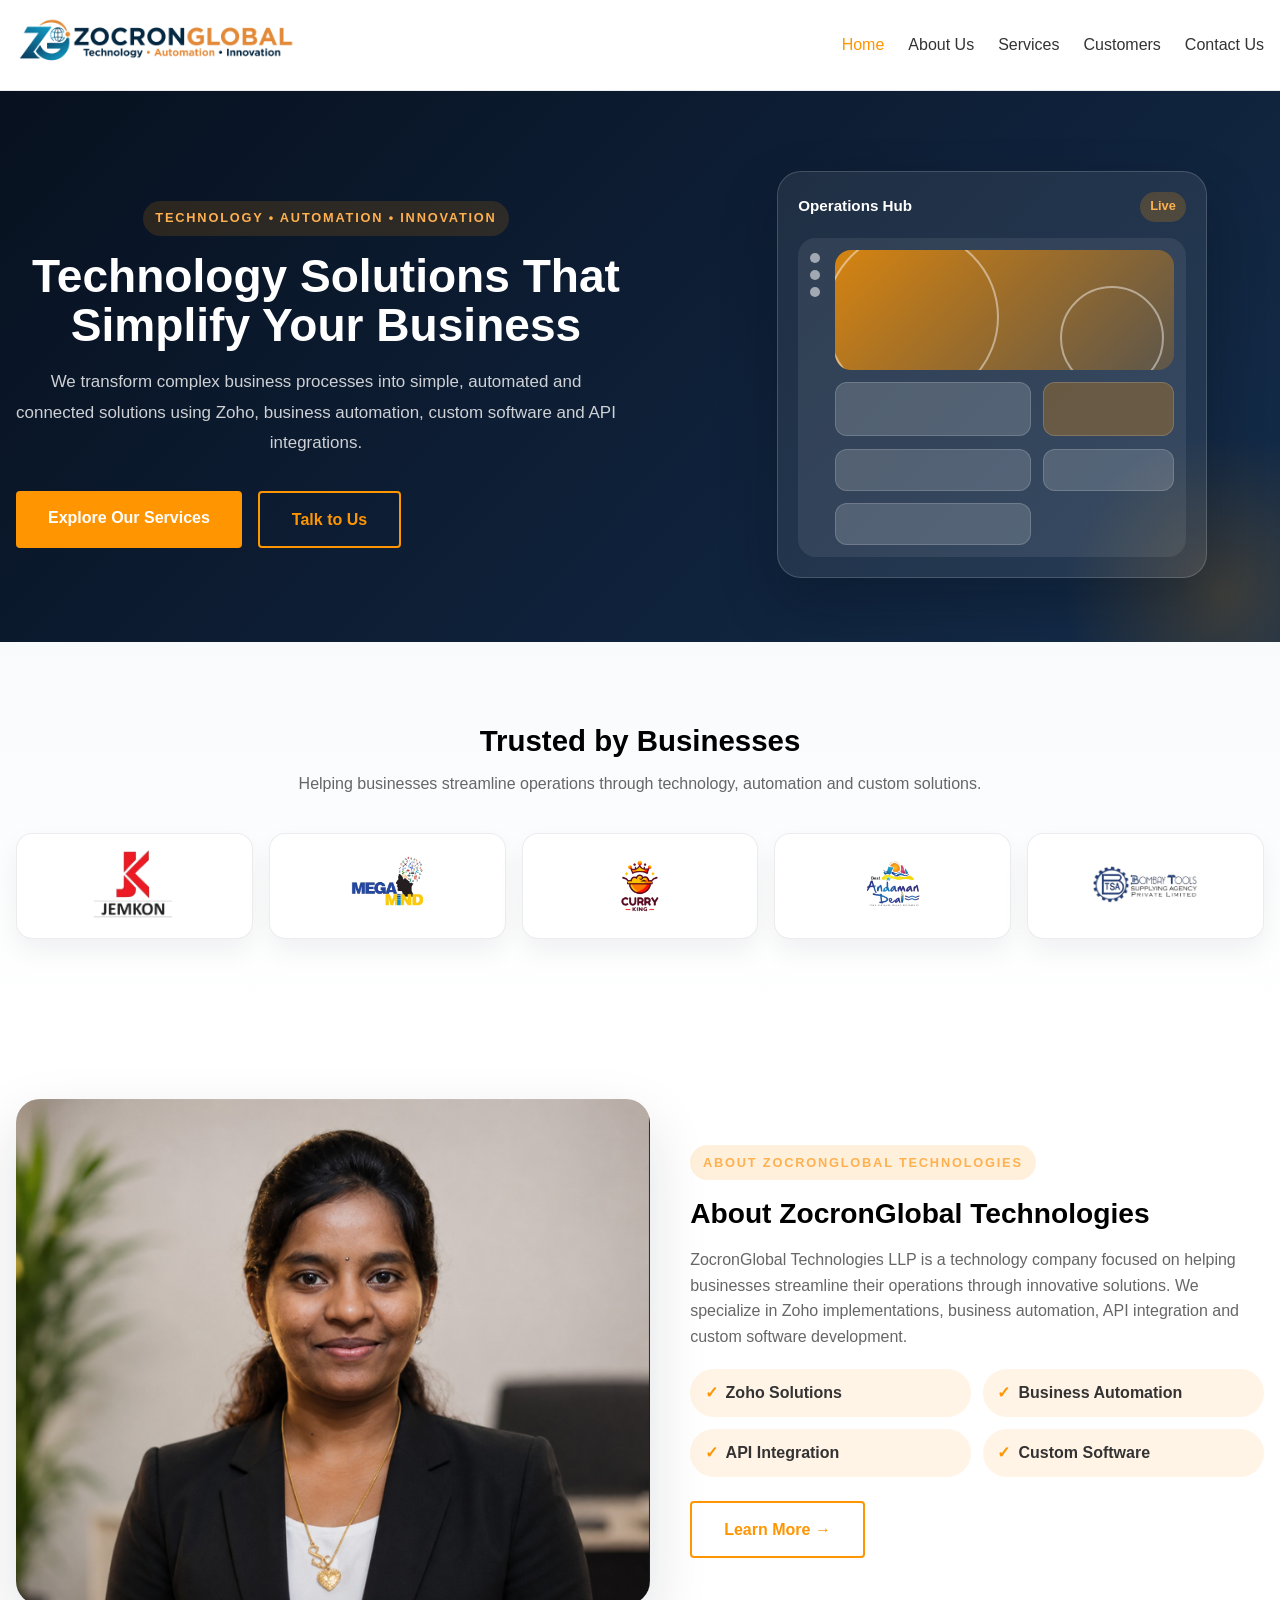
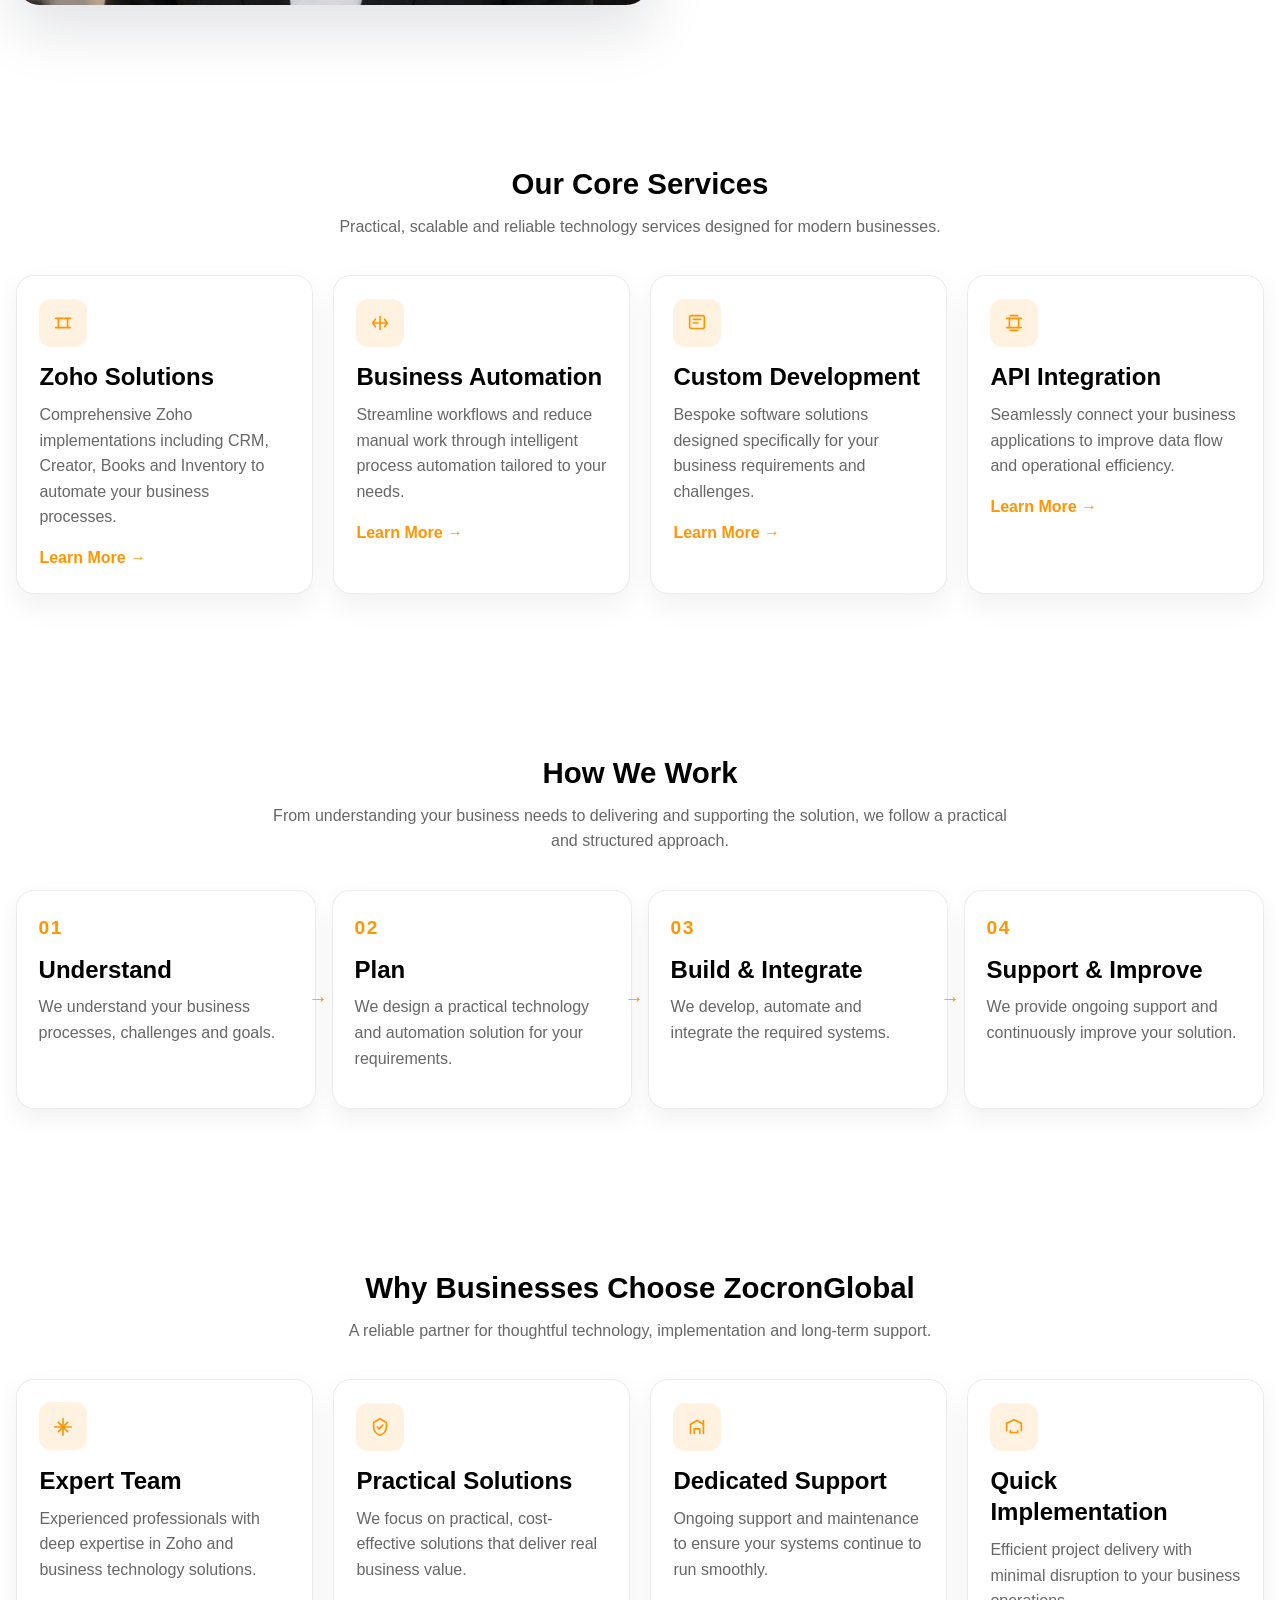
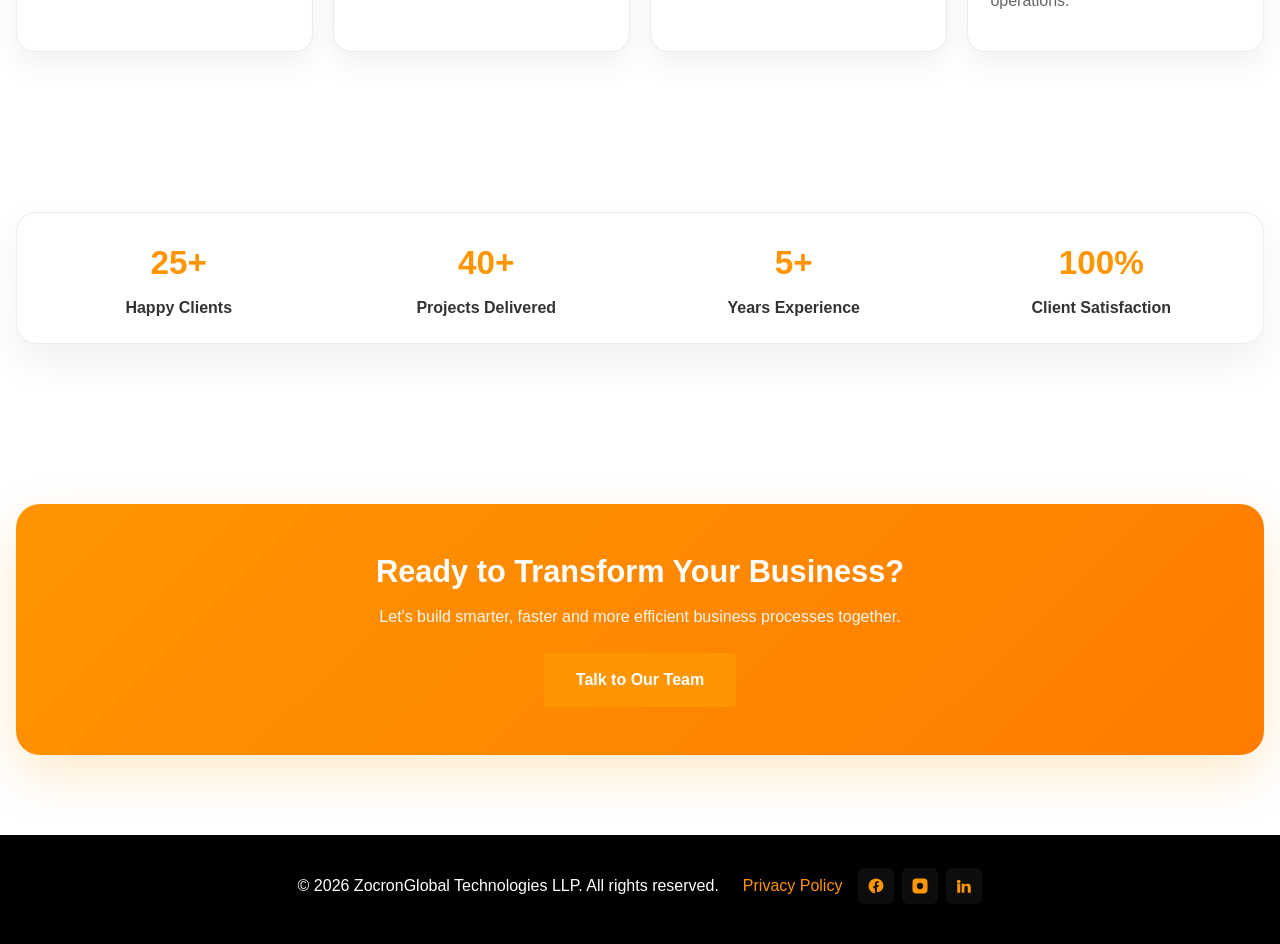
==== commit 06086c62: "Alignment Fix" ====
--- a/index.html
+++ b/index.html
@@ -233,7 +233,7 @@
                         <span>Projects Delivered</span>
                     </div>
                     <div class="home-stat">
-                        <strong>10+</strong>
+                        <strong>5+</strong>
                         <span>Years Experience</span>
                     </div>
                     <div class="home-stat">
--- a/css/style.css
+++ b/css/style.css
@@ -36,7 +36,7 @@
 }
 
 .container {
-    max-width: 1500px;
+    max-width: 1800px;
     margin: 0 auto;
     padding: 0 var(--spacing-md);
 }
--- a/css/components.css
+++ b/css/components.css
@@ -56,9 +56,9 @@
 }
 
 .logo-frame {
-    /* Larger logo container while preserving centered logos */
+    /* Larger logo container while preserving centered logos 
     width: 300px;
-    height: 250px;
+    height: 250px;*/
     border-radius: 4px;
     background-color: var(--color-light-gray);
     display: grid;
@@ -81,10 +81,13 @@
 }
 .logo-frame img {
     /* Increase logo display size; keep aspect ratio and prevent distortion */
-    width: 200px;
+    /* width: 200px;
+    height: auto;
+    object-fit: contain;*/
+    display: block; 
+    max-width: 90%;
     height: auto;
     object-fit: contain;
-    display: block;
 }
 
 .company-name {
@@ -241,9 +244,12 @@
 }
 
 .logo-frame {
-    width: 300px;
+    /* width: 300px;
+    height: 250px;*/
+    border-radius: 4px; 
+    max-width: 100%;
     height: 250px;
-    border-radius: 4px;
+    object-fit: contain;
 }
 
 .company-name {
@@ -527,15 +533,38 @@
     grid-template-columns: repeat(2, 1fr);
 }
 
+@media (max-width: 480px) {
+  .clients-grid {
+   /* grid-template-columns: 1fr; /* single column */
+    justify-items: center;
+    display: grid;
+    gap: var(--spacing-lg);
+    grid-template-columns: repeat(auto-fit, minmax(160px, 1fr));
+  }
+  .client-card {
+    width: 90%;
+    max-width: 220px;
+  }
+}
+
+
 @media (min-width: 768px) {
     .clients-grid {
-        grid-template-columns: repeat(3, 1fr);
+       /* grid-template-columns: repeat(3, 1fr);*/
+       justify-items: center;
+    display: grid;
+    gap: var(--spacing-lg);
+    grid-template-columns: repeat(auto-fit, minmax(160px, 1fr));
     }
 }
 
 @media (min-width: 1200px) {
     .clients-grid {
-        grid-template-columns: repeat(5, 1fr);
+       /* grid-template-columns: repeat(5, 1fr); */
+       justify-items: center;
+    display: grid;
+    gap: var(--spacing-lg);
+    grid-template-columns: repeat(auto-fit, minmax(160px, 1fr));
     }
 }
 
